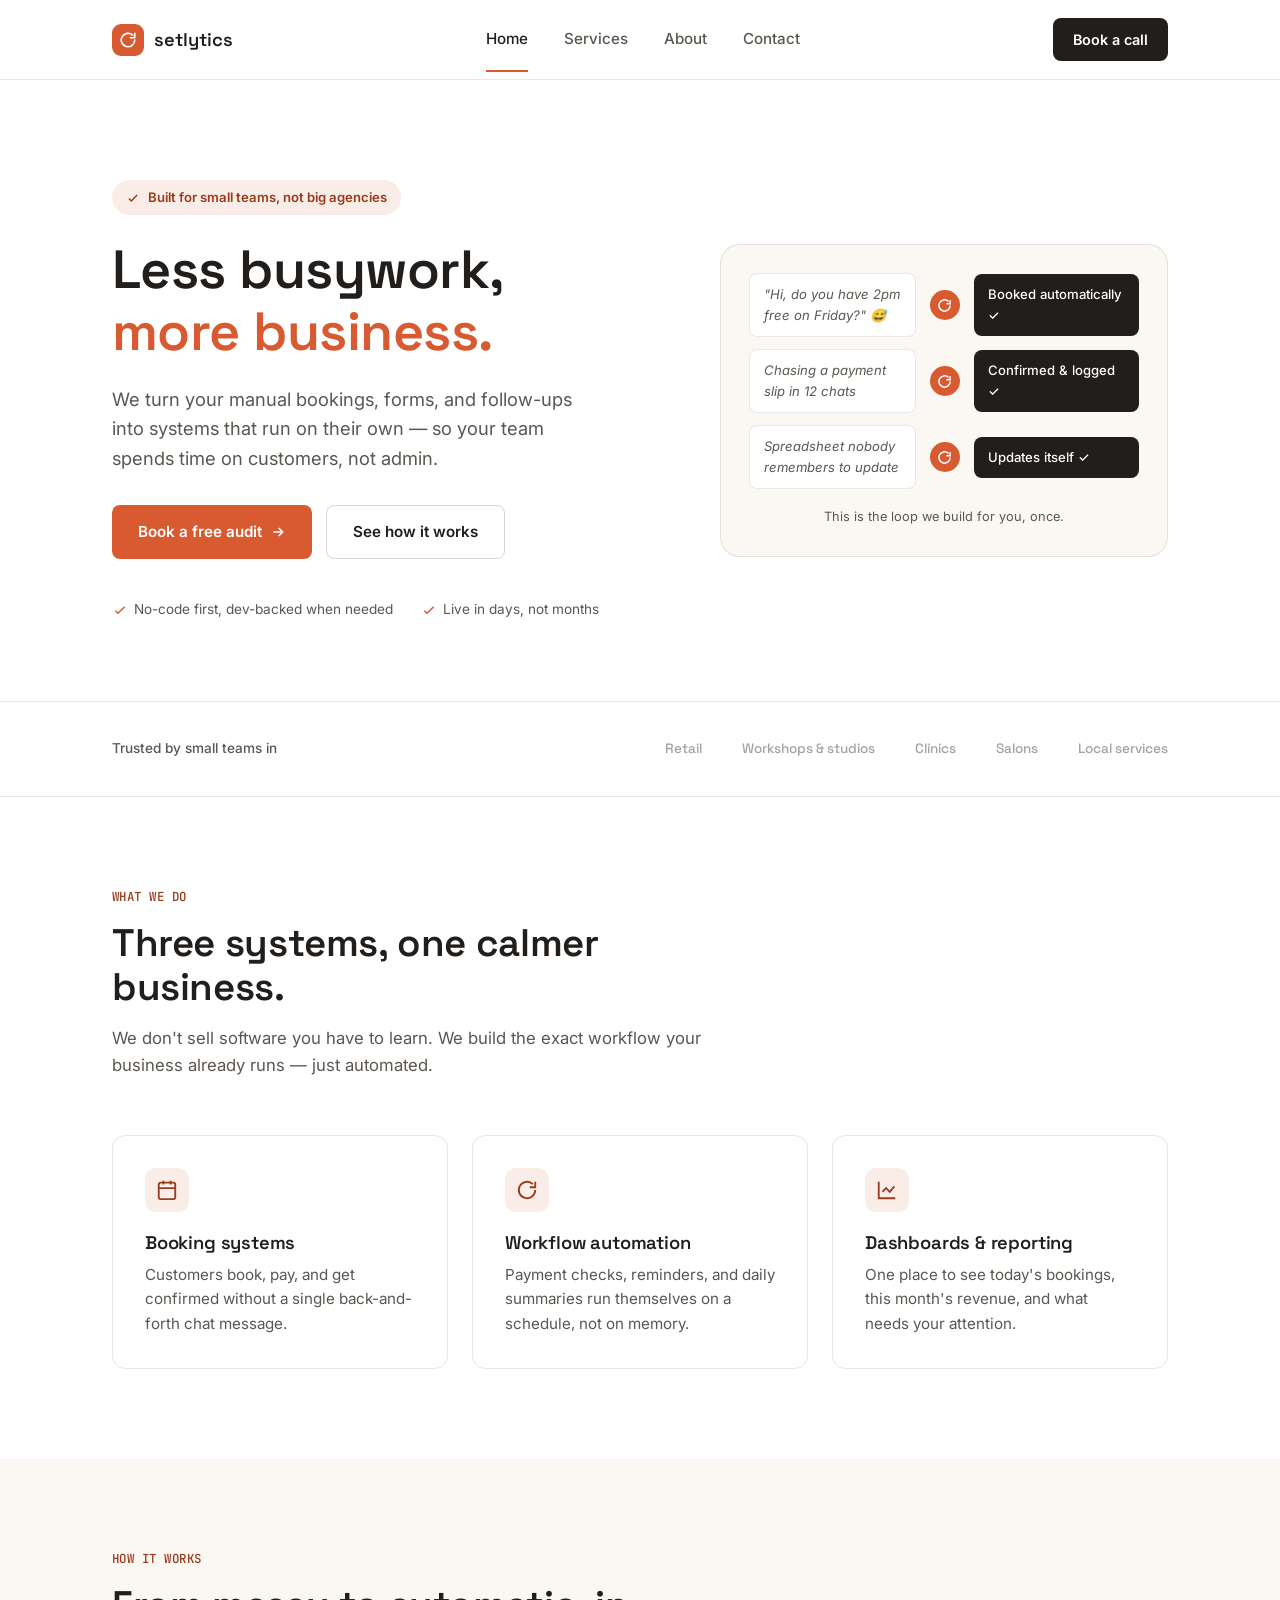
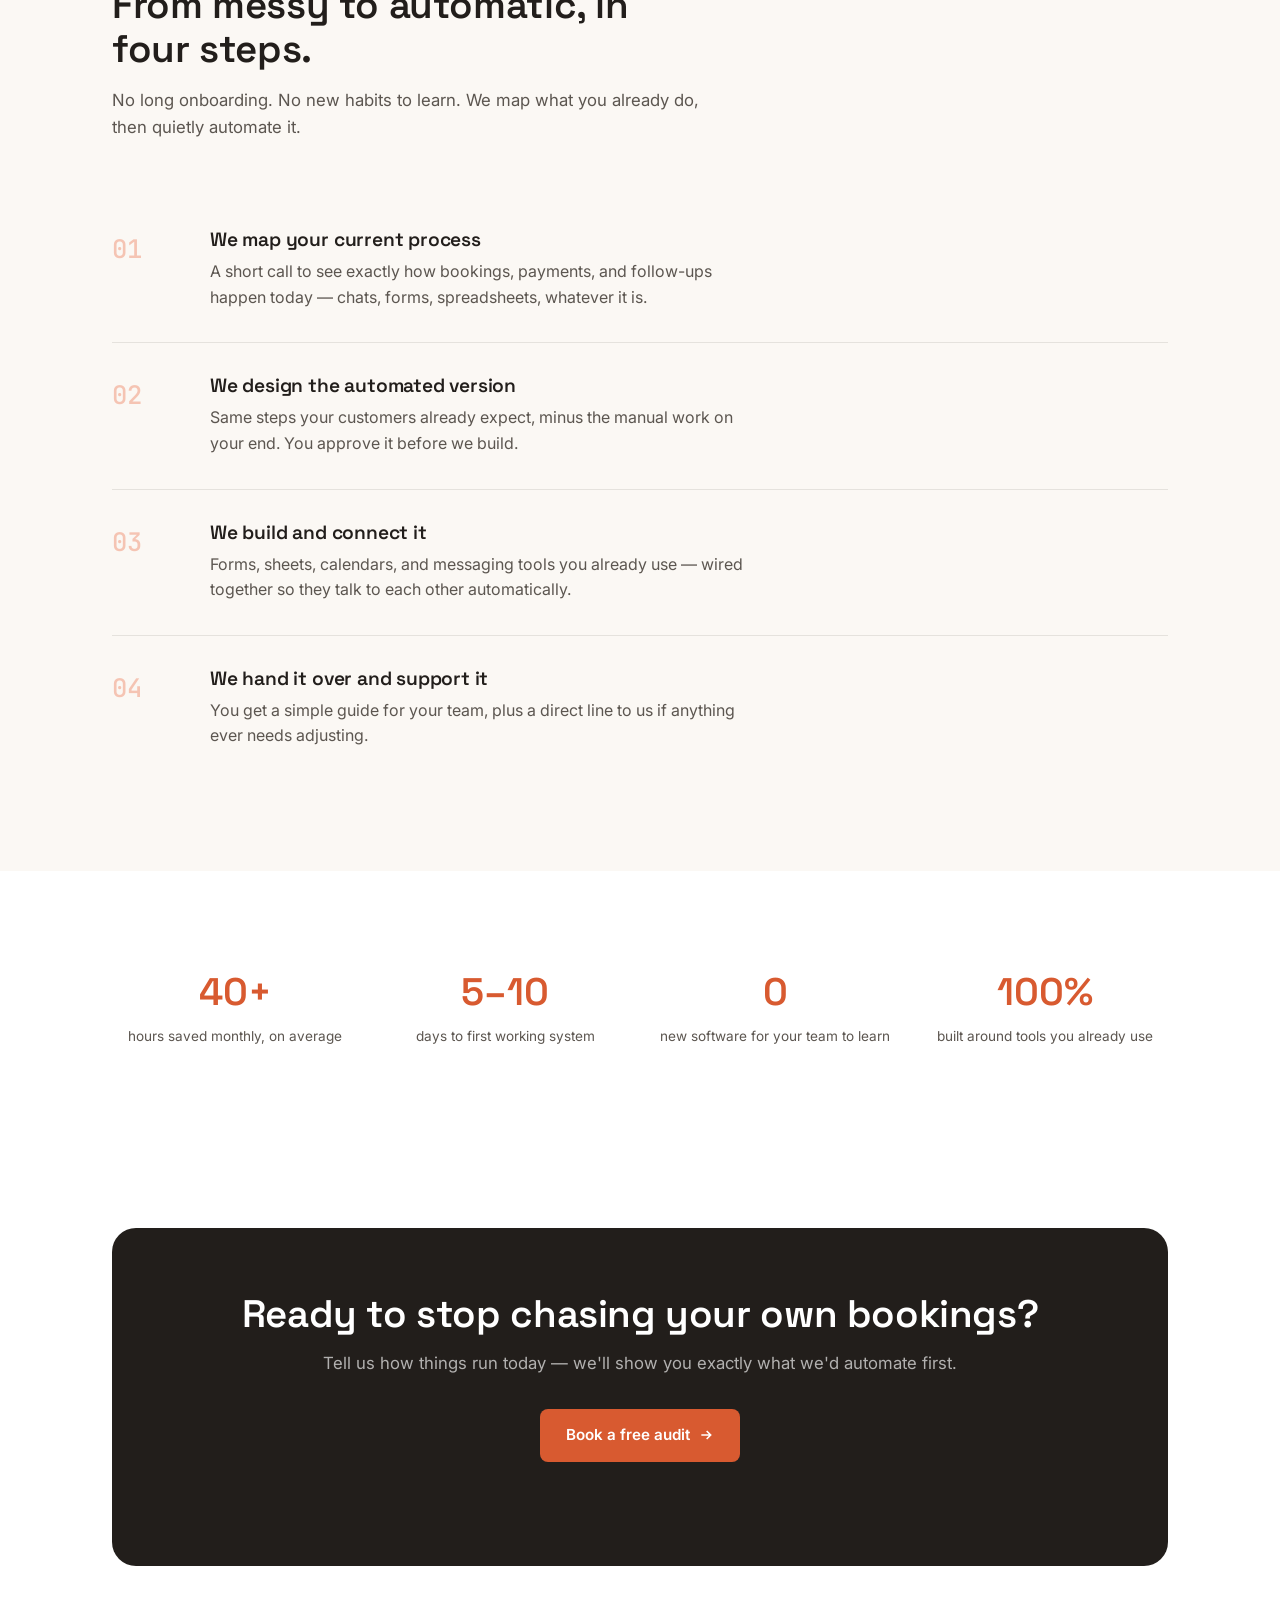
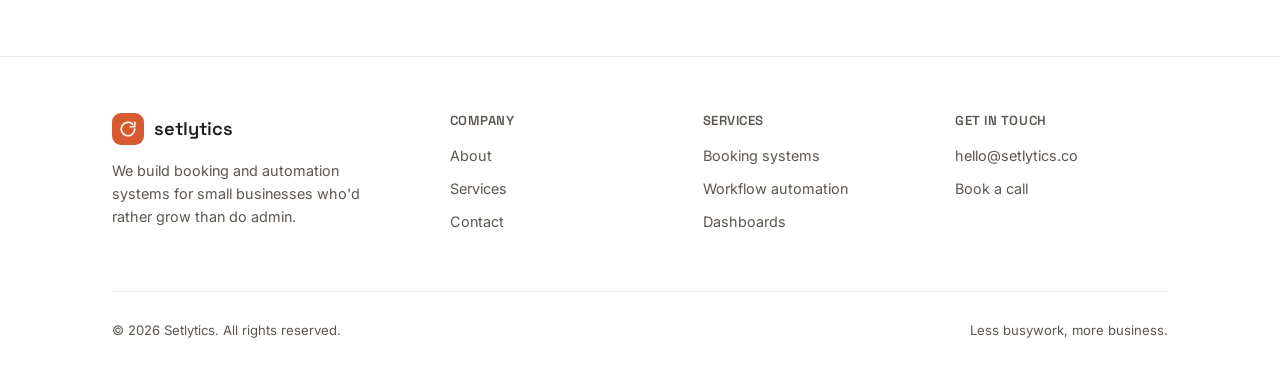
==== index.html @ 2e38f73c "Initial commit: Setlytics static site Co-Authored-By: Claude Sonnet 4.6 <noreply@anthropic.com>" ====
<!DOCTYPE html>
<html lang="en">
<head>
<meta charset="UTF-8">
<meta name="viewport" content="width=device-width, initial-scale=1.0">
<title>Setlytics — Less busywork, more business</title>
<link rel="stylesheet" href="styles.css">
</head>
<body>

<nav>
  <div class="nav-inner">
    <a href="index.html" class="brand">
      <span class="brand-mark">
        <svg viewBox="0 0 24 24" fill="none" stroke="white" stroke-width="2.2" stroke-linecap="round" stroke-linejoin="round"><path d="M21 12a9 9 0 1 1-2.64-6.36"/><path d="M21 3v6h-6"/></svg>
      </span>
      setlytics
    </a>
    <div class="nav-links">
      <a href="index.html" class="active">Home</a>
      <a href="services.html">Services</a>
      <a href="about.html">About</a>
      <a href="contact.html">Contact</a>
    </div>
    <a href="contact.html" class="nav-cta">Book a call</a>
  </div>
</nav>

<section class="hero">
  <div class="wrap">
    <div>
      <span class="eyebrow">
        <svg width="14" height="14" viewBox="0 0 24 24" fill="none" stroke="currentColor" stroke-width="2.5"><path d="M5 13l4 4L19 7"/></svg>
        Built for small teams, not big agencies
      </span>
      <h1>Less busywork,<br><span class="accent">more business.</span></h1>
      <p class="lead">We turn your manual bookings, forms, and follow-ups into systems that run on their own — so your team spends time on customers, not admin.</p>
      <div class="hero-actions">
        <a href="contact.html" class="btn btn-primary">
          Book a free audit
          <svg width="16" height="16" viewBox="0 0 24 24" fill="none" stroke="white" stroke-width="2.4"><path d="M5 12h14M13 6l6 6-6 6"/></svg>
        </a>
        <a href="services.html" class="btn btn-ghost">See how it works</a>
      </div>
      <div class="hero-trust">
        <div>
          <svg viewBox="0 0 24 24" fill="none" stroke-width="2.2"><path d="M5 13l4 4L19 7"/></svg>
          No-code first, dev-backed when needed
        </div>
        <div>
          <svg viewBox="0 0 24 24" fill="none" stroke-width="2.2"><path d="M5 13l4 4L19 7"/></svg>
          Live in days, not months
        </div>
      </div>
    </div>

    <div class="transform-strip">
      <div class="row">
        <div class="bubble-before">"Hi, do you have 2pm free on Friday?" 😅</div>
        <div class="loop-divider">
          <svg viewBox="0 0 24 24" fill="none" stroke="white" stroke-width="2.4"><path d="M21 12a9 9 0 1 1-2.64-6.36"/><path d="M21 3v6h-6"/></svg>
        </div>
        <div class="bubble-after">Booked automatically ✓</div>
      </div>
      <div class="row">
        <div class="bubble-before">Chasing a payment slip in 12 chats</div>
        <div class="loop-divider">
          <svg viewBox="0 0 24 24" fill="none" stroke="white" stroke-width="2.4"><path d="M21 12a9 9 0 1 1-2.64-6.36"/><path d="M21 3v6h-6"/></svg>
        </div>
        <div class="bubble-after">Confirmed &amp; logged ✓</div>
      </div>
      <div class="row">
        <div class="bubble-before">Spreadsheet nobody remembers to update</div>
        <div class="loop-divider">
          <svg viewBox="0 0 24 24" fill="none" stroke="white" stroke-width="2.4"><path d="M21 12a9 9 0 1 1-2.64-6.36"/><path d="M21 3v6h-6"/></svg>
        </div>
        <div class="bubble-after">Updates itself ✓</div>
      </div>
      <p class="transform-caption">This is the loop we build for you, once.</p>
    </div>
  </div>
</section>

<div class="logo-strip">
  <div class="wrap">
    <span>Trusted by small teams in</span>
    <div class="logos">
      <span>Retail</span>
      <span>Workshops &amp; studios</span>
      <span>Clinics</span>
      <span>Salons</span>
      <span>Local services</span>
    </div>
  </div>
</div>

<section>
  <div class="wrap">
    <div class="section-head">
      <span class="mono">What we do</span>
      <h2>Three systems, one calmer business.</h2>
      <p>We don't sell software you have to learn. We build the exact workflow your business already runs — just automated.</p>
    </div>
    <div class="grid-3">
      <div class="card">
        <div class="card-icon">
          <svg viewBox="0 0 24 24" fill="none" stroke-width="2"><rect x="3" y="4" width="18" height="18" rx="2"/><path d="M16 2v4M8 2v4M3 10h18"/></svg>
        </div>
        <h3>Booking systems</h3>
        <p>Customers book, pay, and get confirmed without a single back-and-forth chat message.</p>
      </div>
      <div class="card">
        <div class="card-icon">
          <svg viewBox="0 0 24 24" fill="none" stroke-width="2"><path d="M21 12a9 9 0 1 1-2.64-6.36"/><path d="M21 3v6h-6"/></svg>
        </div>
        <h3>Workflow automation</h3>
        <p>Payment checks, reminders, and daily summaries run themselves on a schedule, not on memory.</p>
      </div>
      <div class="card">
        <div class="card-icon">
          <svg viewBox="0 0 24 24" fill="none" stroke-width="2"><path d="M3 3v18h18"/><path d="M7 14l4-4 4 4 5-6"/></svg>
        </div>
        <h3>Dashboards &amp; reporting</h3>
        <p>One place to see today's bookings, this month's revenue, and what needs your attention.</p>
      </div>
    </div>
  </div>
</section>

<section class="bg-warm">
  <div class="wrap">
    <div class="section-head">
      <span class="mono">How it works</span>
      <h2>From messy to automatic, in four steps.</h2>
      <p>No long onboarding. No new habits to learn. We map what you already do, then quietly automate it.</p>
    </div>
    <div class="process-list">
      <div class="process-item">
        <span class="process-num">01</span>
        <div>
          <h3>We map your current process</h3>
          <p>A short call to see exactly how bookings, payments, and follow-ups happen today — chats, forms, spreadsheets, whatever it is.</p>
        </div>
      </div>
      <div class="process-item">
        <span class="process-num">02</span>
        <div>
          <h3>We design the automated version</h3>
          <p>Same steps your customers already expect, minus the manual work on your end. You approve it before we build.</p>
        </div>
      </div>
      <div class="process-item">
        <span class="process-num">03</span>
        <div>
          <h3>We build and connect it</h3>
          <p>Forms, sheets, calendars, and messaging tools you already use — wired together so they talk to each other automatically.</p>
        </div>
      </div>
      <div class="process-item">
        <span class="process-num">04</span>
        <div>
          <h3>We hand it over and support it</h3>
          <p>You get a simple guide for your team, plus a direct line to us if anything ever needs adjusting.</p>
        </div>
      </div>
    </div>
  </div>
</section>

<section>
  <div class="wrap">
    <div class="stats">
      <div class="stat">
        <div class="num">40+</div>
        <div class="label">hours saved monthly, on average</div>
      </div>
      <div class="stat">
        <div class="num">5–10</div>
        <div class="label">days to first working system</div>
      </div>
      <div class="stat">
        <div class="num">0</div>
        <div class="label">new software for your team to learn</div>
      </div>
      <div class="stat">
        <div class="num">100%</div>
        <div class="label">built around tools you already use</div>
      </div>
    </div>
  </div>
</section>

<section>
  <div class="wrap">
    <div class="cta-band">
      <h2>Ready to stop chasing your own bookings?</h2>
      <p>Tell us how things run today — we'll show you exactly what we'd automate first.</p>
      <div class="hero-actions">
        <a href="contact.html" class="btn btn-primary" style="background: var(--coral);">
          Book a free audit
          <svg width="16" height="16" viewBox="0 0 24 24" fill="none" stroke="white" stroke-width="2.4"><path d="M5 12h14M13 6l6 6-6 6"/></svg>
        </a>
      </div>
    </div>
  </div>
</section>

<footer>
  <div class="wrap">
    <div class="footer-top">
      <div class="footer-brand">
        <a href="index.html" class="brand">
          <span class="brand-mark">
            <svg viewBox="0 0 24 24" fill="none" stroke="white" stroke-width="2.2" stroke-linecap="round" stroke-linejoin="round"><path d="M21 12a9 9 0 1 1-2.64-6.36"/><path d="M21 3v6h-6"/></svg>
          </span>
          setlytics
        </a>
        <p>We build booking and automation systems for small businesses who'd rather grow than do admin.</p>
      </div>
      <div class="footer-col">
        <h4>Company</h4>
        <a href="about.html">About</a>
        <a href="services.html">Services</a>
        <a href="contact.html">Contact</a>
      </div>
      <div class="footer-col">
        <h4>Services</h4>
        <a href="services.html">Booking systems</a>
        <a href="services.html">Workflow automation</a>
        <a href="services.html">Dashboards</a>
      </div>
      <div class="footer-col">
        <h4>Get in touch</h4>
        <a href="mailto:hello@setlytics.co">hello@setlytics.co</a>
        <a href="contact.html">Book a call</a>
      </div>
    </div>
    <div class="footer-bottom">
      <span>© 2026 Setlytics. All rights reserved.</span>
      <span>Less busywork, more business.</span>
    </div>
  </div>
</footer>

</body>
</html>
---- styles.css ----
@import url('https://fonts.googleapis.com/css2?family=Space+Grotesk:wght@500;600;700&family=Inter:wght@400;500;600&family=JetBrains+Mono:wght@500&display=swap');

:root {
  --coral: #D85A30;
  --coral-dark: #993C1D;
  --coral-tint: #FAECE7;
  --coral-tint-2: #F5C4B3;
  --ink: #221E1B;
  --ink-soft: #5C5650;
  --paper: #FFFFFF;
  --paper-warm: #FBF8F4;
  --line: rgba(34, 30, 27, 0.1);
  --line-strong: rgba(34, 30, 27, 0.18);
  --radius: 14px;
  --radius-sm: 8px;
  --maxw: 1120px;
}

* { margin: 0; padding: 0; box-sizing: border-box; }

html { scroll-behavior: smooth; }

body {
  font-family: 'Inter', sans-serif;
  background: var(--paper);
  color: var(--ink);
  line-height: 1.6;
  font-size: 16px;
  -webkit-font-smoothing: antialiased;
}

h1, h2, h3, h4 {
  font-family: 'Space Grotesk', sans-serif;
  font-weight: 600;
  letter-spacing: -0.01em;
  line-height: 1.15;
  color: var(--ink);
}

a { color: inherit; text-decoration: none; }

.mono {
  font-family: 'JetBrains Mono', monospace;
  font-size: 0.78rem;
  letter-spacing: 0.04em;
  text-transform: uppercase;
  color: var(--coral-dark);
  font-weight: 500;
}

.wrap {
  max-width: var(--maxw);
  margin: 0 auto;
  padding: 0 32px;
}

/* ---------- NAV ---------- */
nav {
  position: sticky;
  top: 0;
  z-index: 50;
  background: rgba(255,255,255,0.92);
  backdrop-filter: blur(8px);
  border-bottom: 1px solid var(--line);
}

.nav-inner {
  max-width: var(--maxw);
  margin: 0 auto;
  padding: 18px 32px;
  display: flex;
  align-items: center;
  justify-content: space-between;
}

.brand {
  display: flex;
  align-items: center;
  gap: 10px;
  font-family: 'Space Grotesk', sans-serif;
  font-weight: 600;
  font-size: 1.15rem;
}

.brand-mark {
  width: 32px;
  height: 32px;
  border-radius: 9px;
  background: var(--coral);
  display: flex;
  align-items: center;
  justify-content: center;
  flex-shrink: 0;
}

.brand-mark svg { width: 18px; height: 18px; }

.nav-links {
  display: flex;
  gap: 36px;
  font-size: 0.95rem;
  font-weight: 500;
}

.nav-links a {
  color: var(--ink-soft);
  transition: color 0.15s ease;
  position: relative;
}

.nav-links a:hover, .nav-links a.active { color: var(--ink); }

.nav-links a.active::after {
  content: '';
  position: absolute;
  bottom: -20px;
  left: 0;
  right: 0;
  height: 2px;
  background: var(--coral);
}

.nav-cta {
  background: var(--ink);
  color: white;
  padding: 10px 20px;
  border-radius: var(--radius-sm);
  font-size: 0.9rem;
  font-weight: 600;
  transition: background 0.15s ease;
}

.nav-cta:hover { background: var(--coral); }

.mobile-toggle { display: none; }

/* ---------- BUTTONS ---------- */
.btn {
  display: inline-flex;
  align-items: center;
  gap: 8px;
  padding: 14px 26px;
  border-radius: var(--radius-sm);
  font-weight: 600;
  font-size: 0.95rem;
  transition: transform 0.15s ease, background 0.15s ease, box-shadow 0.15s ease;
  cursor: pointer;
  border: none;
}

.btn-primary {
  background: var(--coral);
  color: white;
}

.btn-primary:hover {
  background: var(--coral-dark);
  transform: translateY(-1px);
}

.btn-ghost {
  background: transparent;
  color: var(--ink);
  border: 1.5px solid var(--line-strong);
}

.btn-ghost:hover {
  border-color: var(--ink);
  transform: translateY(-1px);
}

/* ---------- HERO ---------- */
.hero {
  padding: 100px 0 80px;
  position: relative;
  overflow: hidden;
}

.hero .wrap {
  display: grid;
  grid-template-columns: 1.1fr 0.9fr;
  gap: 60px;
  align-items: center;
}

.eyebrow {
  display: inline-flex;
  align-items: center;
  gap: 8px;
  background: var(--coral-tint);
  color: var(--coral-dark);
  padding: 7px 14px;
  border-radius: 99px;
  font-size: 0.82rem;
  font-weight: 600;
  margin-bottom: 24px;
}

.hero h1 {
  font-size: clamp(2.4rem, 4.2vw, 3.6rem);
  margin-bottom: 22px;
}

.hero h1 .accent { color: var(--coral); }

.hero p.lead {
  font-size: 1.15rem;
  color: var(--ink-soft);
  max-width: 480px;
  margin-bottom: 32px;
}

.hero-actions {
  display: flex;
  gap: 14px;
  margin-bottom: 40px;
}

.hero-trust {
  display: flex;
  gap: 28px;
  font-size: 0.85rem;
  color: var(--ink-soft);
}

.hero-trust div { display: flex; align-items: center; gap: 6px; }
.hero-trust svg { width: 16px; height: 16px; stroke: var(--coral); }

/* ---------- TRANSFORM STRIP (signature element) ---------- */
.transform-strip {
  position: relative;
  background: var(--paper-warm);
  border: 1px solid var(--line);
  border-radius: 20px;
  padding: 28px;
}

.transform-strip .row {
  display: flex;
  align-items: center;
  gap: 14px;
  margin-bottom: 12px;
}

.transform-strip .row:last-child { margin-bottom: 0; }

.bubble-before {
  flex: 1;
  background: white;
  border: 1px solid var(--line);
  border-radius: var(--radius-sm);
  padding: 10px 14px;
  font-size: 0.82rem;
  color: var(--ink-soft);
  font-style: italic;
}

.loop-divider {
  flex-shrink: 0;
  width: 30px;
  height: 30px;
  border-radius: 50%;
  background: var(--coral);
  display: flex;
  align-items: center;
  justify-content: center;
}

.loop-divider svg {
  width: 15px;
  height: 15px;
  stroke: white;
  animation: spin 6s linear infinite;
}

@keyframes spin {
  to { transform: rotate(360deg); }
}

.bubble-after {
  flex: 1;
  background: var(--ink);
  color: white;
  border-radius: var(--radius-sm);
  padding: 10px 14px;
  font-size: 0.82rem;
  font-weight: 500;
}

.transform-caption {
  text-align: center;
  margin-top: 18px;
  font-size: 0.8rem;
  color: var(--ink-soft);
}

/* ---------- LOGO STRIP ---------- */
.logo-strip {
  padding: 36px 0;
  border-top: 1px solid var(--line);
  border-bottom: 1px solid var(--line);
}

.logo-strip .wrap {
  display: flex;
  align-items: center;
  justify-content: space-between;
  flex-wrap: wrap;
  gap: 24px;
}

.logo-strip span {
  font-size: 0.85rem;
  color: var(--ink-soft);
  font-weight: 500;
}

.logo-strip .logos {
  display: flex;
  gap: 40px;
  font-family: 'Space Grotesk', sans-serif;
  font-weight: 600;
  color: var(--ink-soft);
  opacity: 0.55;
  flex-wrap: wrap;
}

/* ---------- SECTION GENERAL ---------- */
section { padding: 90px 0; }

.section-head {
  max-width: 600px;
  margin-bottom: 56px;
}

.section-head .mono { display: block; margin-bottom: 14px; }

.section-head h2 {
  font-size: clamp(1.8rem, 3vw, 2.4rem);
  margin-bottom: 16px;
}

.section-head p {
  color: var(--ink-soft);
  font-size: 1.05rem;
}

.bg-warm { background: var(--paper-warm); }

/* ---------- CARDS GRID ---------- */
.grid-3 {
  display: grid;
  grid-template-columns: repeat(3, 1fr);
  gap: 24px;
}

.grid-2 {
  display: grid;
  grid-template-columns: repeat(2, 1fr);
  gap: 24px;
}

.card {
  background: white;
  border: 1px solid var(--line);
  border-radius: var(--radius);
  padding: 32px;
  transition: transform 0.18s ease, box-shadow 0.18s ease, border-color 0.18s ease;
}

.card:hover {
  transform: translateY(-3px);
  border-color: var(--line-strong);
  box-shadow: 0 12px 28px rgba(34,30,27,0.06);
}

.card-icon {
  width: 44px;
  height: 44px;
  border-radius: 11px;
  background: var(--coral-tint);
  display: flex;
  align-items: center;
  justify-content: center;
  margin-bottom: 20px;
}

.card-icon svg { width: 22px; height: 22px; stroke: var(--coral-dark); }

.card h3 { font-size: 1.15rem; margin-bottom: 10px; }
.card p { color: var(--ink-soft); font-size: 0.95rem; }

/* ---------- PROCESS ---------- */
.process-list {
  display: flex;
  flex-direction: column;
  gap: 0;
}

.process-item {
  display: grid;
  grid-template-columns: 70px 1fr;
  gap: 28px;
  padding: 32px 0;
  border-bottom: 1px solid var(--line);
}

.process-item:last-child { border-bottom: none; }

.process-num {
  font-family: 'JetBrains Mono', monospace;
  font-size: 1.6rem;
  font-weight: 500;
  color: var(--coral-tint-2);
}

.process-item h3 { font-size: 1.2rem; margin-bottom: 8px; }
.process-item p { color: var(--ink-soft); max-width: 540px; }

/* ---------- STATS ---------- */
.stats {
  display: grid;
  grid-template-columns: repeat(4, 1fr);
  gap: 24px;
  text-align: center;
}

.stat .num {
  font-family: 'Space Grotesk', sans-serif;
  font-size: 2.4rem;
  font-weight: 600;
  color: var(--coral);
}

.stat .label {
  font-size: 0.85rem;
  color: var(--ink-soft);
  margin-top: 4px;
}

/* ---------- CTA BAND ---------- */
.cta-band {
  background: var(--ink);
  border-radius: 24px;
  padding: 64px;
  text-align: center;
  color: white;
}

.cta-band h2 { color: white; font-size: clamp(1.8rem, 3vw, 2.4rem); margin-bottom: 14px; }
.cta-band p { color: rgba(255,255,255,0.65); margin-bottom: 32px; font-size: 1.05rem; }
.cta-band .hero-actions { justify-content: center; }

/* ---------- FOOTER ---------- */
footer {
  border-top: 1px solid var(--line);
  padding: 56px 0 36px;
}

.footer-top {
  display: grid;
  grid-template-columns: 1.4fr 1fr 1fr 1fr;
  gap: 40px;
  margin-bottom: 48px;
}

.footer-brand p {
  color: var(--ink-soft);
  font-size: 0.9rem;
  margin-top: 14px;
  max-width: 260px;
}

.footer-col h4 {
  font-size: 0.82rem;
  text-transform: uppercase;
  letter-spacing: 0.04em;
  color: var(--ink-soft);
  font-weight: 600;
  margin-bottom: 16px;
}

.footer-col a {
  display: block;
  font-size: 0.9rem;
  color: var(--ink-soft);
  margin-bottom: 10px;
  transition: color 0.15s ease;
}

.footer-col a:hover { color: var(--coral); }

.footer-bottom {
  display: flex;
  justify-content: space-between;
  align-items: center;
  padding-top: 28px;
  border-top: 1px solid var(--line);
  font-size: 0.82rem;
  color: var(--ink-soft);
}

/* ---------- PAGE HEADER (for non-home pages) ---------- */
.page-header {
  padding: 64px 0 56px;
  border-bottom: 1px solid var(--line);
}

.page-header .mono { display: block; margin-bottom: 16px; }
.page-header h1 { font-size: clamp(2rem, 3.6vw, 2.8rem); margin-bottom: 16px; }
.page-header p { color: var(--ink-soft); font-size: 1.05rem; max-width: 600px; }

/* ---------- ABOUT PAGE SPECIFIC ---------- */
.value-list {
  display: grid;
  grid-template-columns: repeat(2, 1fr);
  gap: 28px;
}

.value-item {
  display: flex;
  gap: 16px;
}

.value-num {
  font-family: 'JetBrains Mono', monospace;
  color: var(--coral);
  font-weight: 500;
  font-size: 0.95rem;
  flex-shrink: 0;
  padding-top: 2px;
}

.value-item h3 { font-size: 1.05rem; margin-bottom: 6px; }
.value-item p { color: var(--ink-soft); font-size: 0.92rem; }

.team-grid {
  display: grid;
  grid-template-columns: repeat(3, 1fr);
  gap: 24px;
}

.team-card {
  background: white;
  border: 1px solid var(--line);
  border-radius: var(--radius);
  padding: 28px;
  text-align: center;
}

.team-avatar {
  width: 64px;
  height: 64px;
  border-radius: 50%;
  background: var(--coral-tint);
  color: var(--coral-dark);
  display: flex;
  align-items: center;
  justify-content: center;
  font-family: 'Space Grotesk', sans-serif;
  font-weight: 600;
  font-size: 1.2rem;
  margin: 0 auto 16px;
}

.team-card h3 { font-size: 1rem; margin-bottom: 4px; }
.team-card .role { font-size: 0.85rem; color: var(--coral-dark); font-weight: 500; margin-bottom: 10px; }
.team-card p.bio { font-size: 0.85rem; color: var(--ink-soft); }

/* ---------- CONTACT PAGE ---------- */
.contact-grid {
  display: grid;
  grid-template-columns: 1fr 1fr;
  gap: 56px;
}

.form-field { margin-bottom: 20px; }

.form-field label {
  display: block;
  font-size: 0.85rem;
  font-weight: 600;
  margin-bottom: 8px;
}

.form-field input, .form-field select, .form-field textarea {
  width: 100%;
  padding: 12px 16px;
  border: 1.5px solid var(--line-strong);
  border-radius: var(--radius-sm);
  font-family: 'Inter', sans-serif;
  font-size: 0.95rem;
  background: white;
  color: var(--ink);
  transition: border-color 0.15s ease;
}

.form-field input:focus, .form-field select:focus, .form-field textarea:focus {
  outline: none;
  border-color: var(--coral);
}

.form-field textarea { resize: vertical; min-height: 110px; }

.contact-info-item {
  display: flex;
  gap: 16px;
  padding: 22px 0;
  border-bottom: 1px solid var(--line);
}

.contact-info-item:last-child { border-bottom: none; }

.contact-icon {
  width: 40px;
  height: 40px;
  border-radius: 10px;
  background: var(--coral-tint);
  display: flex;
  align-items: center;
  justify-content: center;
  flex-shrink: 0;
}

.contact-icon svg { width: 19px; height: 19px; stroke: var(--coral-dark); }

.contact-info-item h4 { font-size: 0.95rem; margin-bottom: 4px; }
.contact-info-item p { font-size: 0.88rem; color: var(--ink-soft); }

.faq-item {
  border-bottom: 1px solid var(--line);
  padding: 22px 0;
}

.faq-item h4 { font-size: 1rem; margin-bottom: 8px; }
.faq-item p { color: var(--ink-soft); font-size: 0.92rem; }

/* ---------- SERVICES PAGE ---------- */
.service-block {
  display: grid;
  grid-template-columns: 0.9fr 1.1fr;
  gap: 56px;
  padding: 64px 0;
  border-bottom: 1px solid var(--line);
  align-items: start;
}

.service-block:last-child { border-bottom: none; }

.service-block .mono { display: block; margin-bottom: 14px; }
.service-block h2 { font-size: 1.7rem; margin-bottom: 16px; }
.service-block .desc { color: var(--ink-soft); margin-bottom: 24px; }

.feature-list { display: flex; flex-direction: column; gap: 12px; }

.feature-list li {
  display: flex;
  gap: 10px;
  font-size: 0.92rem;
  align-items: flex-start;
}

.feature-list svg {
  width: 16px;
  height: 16px;
  stroke: var(--coral);
  flex-shrink: 0;
  margin-top: 3px;
}

.mini-visual {
  background: var(--paper-warm);
  border: 1px solid var(--line);
  border-radius: var(--radius);
  padding: 28px;
}

.mini-visual .tag {
  display: inline-block;
  font-size: 0.75rem;
  font-weight: 600;
  padding: 4px 10px;
  border-radius: 6px;
  margin-bottom: 14px;
}

.tag-yellow { background: #FFF3D6; color: #8A5A00; }
.tag-green { background: #E2F4E8; color: #1F7A45; }
.tag-gray { background: #ECEAE6; color: var(--ink-soft); }

.mini-row {
  display: flex;
  justify-content: space-between;
  align-items: center;
  padding: 10px 0;
  border-bottom: 1px solid var(--line);
  font-size: 0.85rem;
}

.mini-row:last-child { border-bottom: none; }

.pricing-note {
  background: var(--coral-tint);
  border-radius: var(--radius);
  padding: 28px;
  margin-top: 16px;
}

.pricing-note h3 { font-size: 1.05rem; margin-bottom: 8px; color: var(--coral-dark); }
.pricing-note p { font-size: 0.9rem; color: var(--ink); }

/* ---------- RESPONSIVE ---------- */
@media (max-width: 860px) {
  .nav-links { display: none; }
  .hero .wrap { grid-template-columns: 1fr; }
  .hero { padding: 64px 0 48px; }
  .grid-3 { grid-template-columns: 1fr; }
  .grid-2 { grid-template-columns: 1fr; }
  .stats { grid-template-columns: repeat(2, 1fr); gap: 32px; }
  .footer-top { grid-template-columns: 1fr 1fr; gap: 32px; }
  .value-list { grid-template-columns: 1fr; }
  .team-grid { grid-template-columns: 1fr; }
  .contact-grid { grid-template-columns: 1fr; }
  .service-block { grid-template-columns: 1fr; gap: 28px; }
  .cta-band { padding: 40px 24px; }
  .wrap { padding: 0 20px; }
}
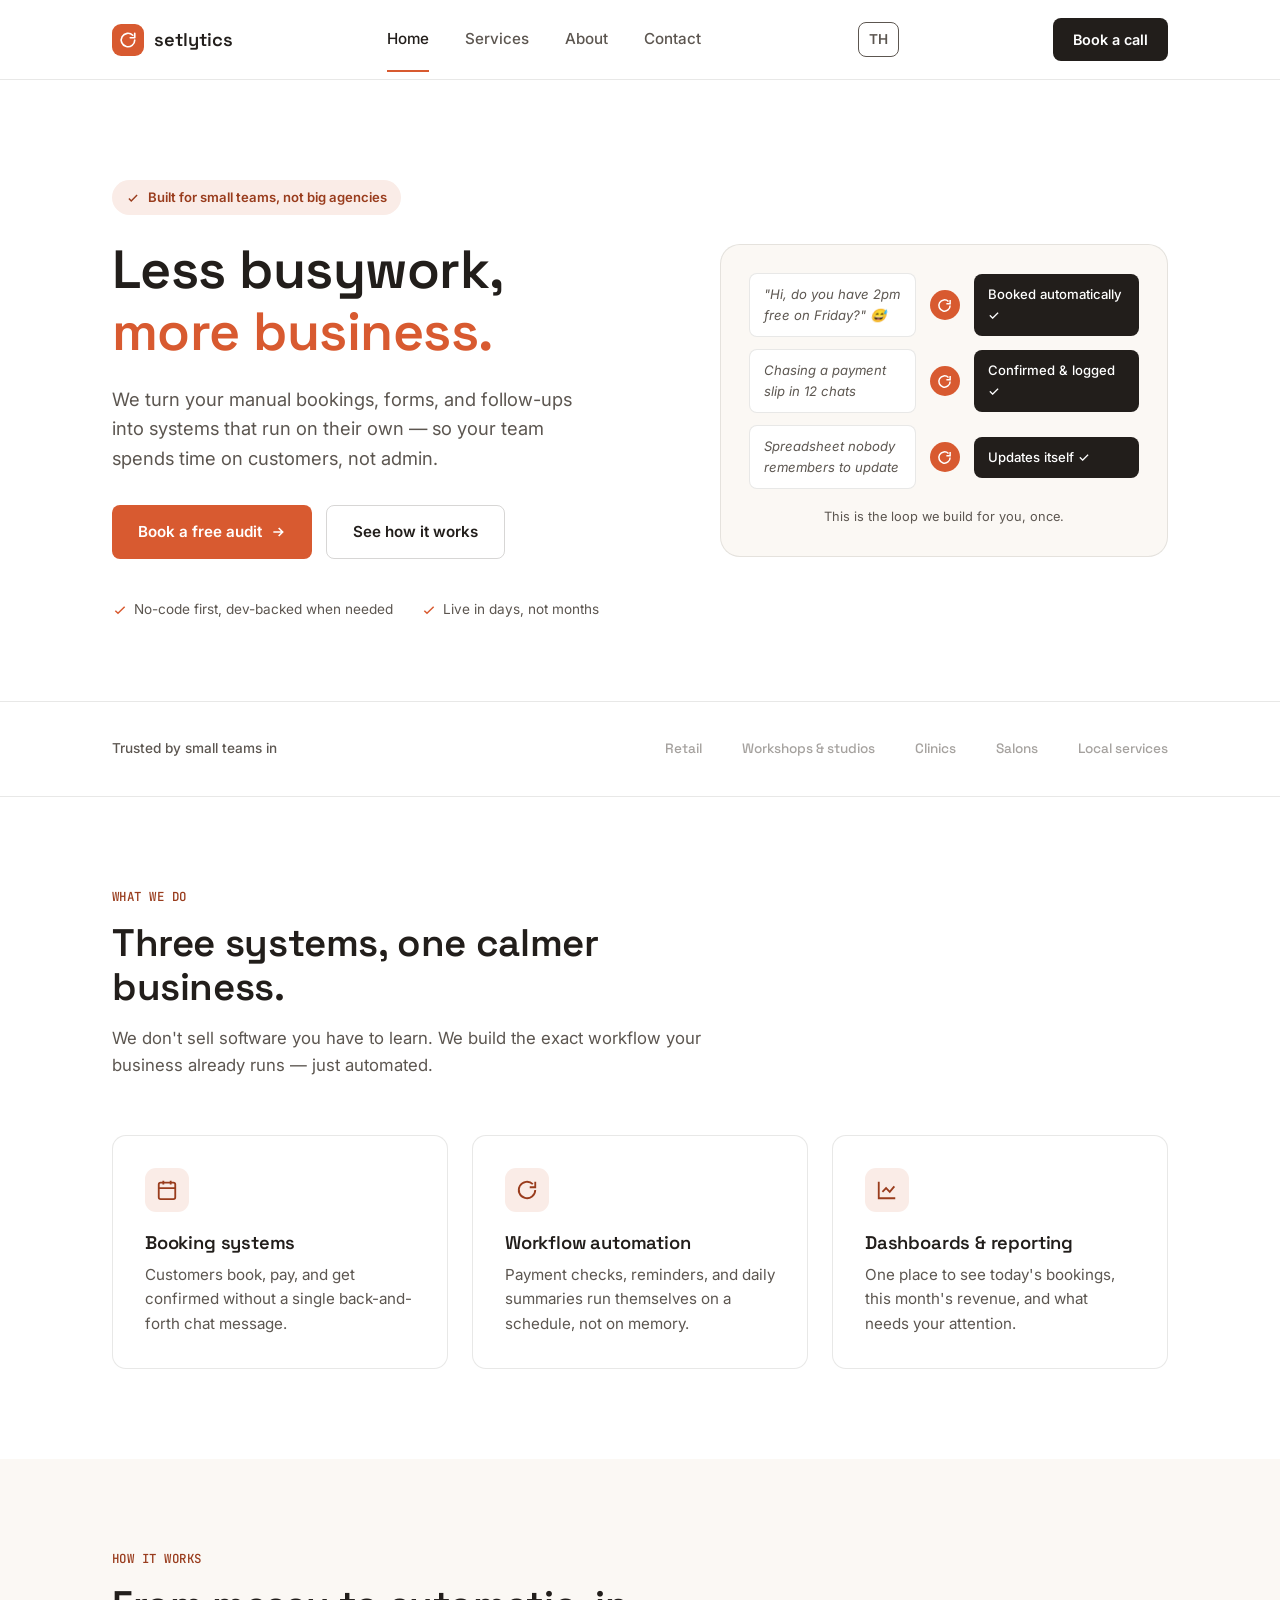
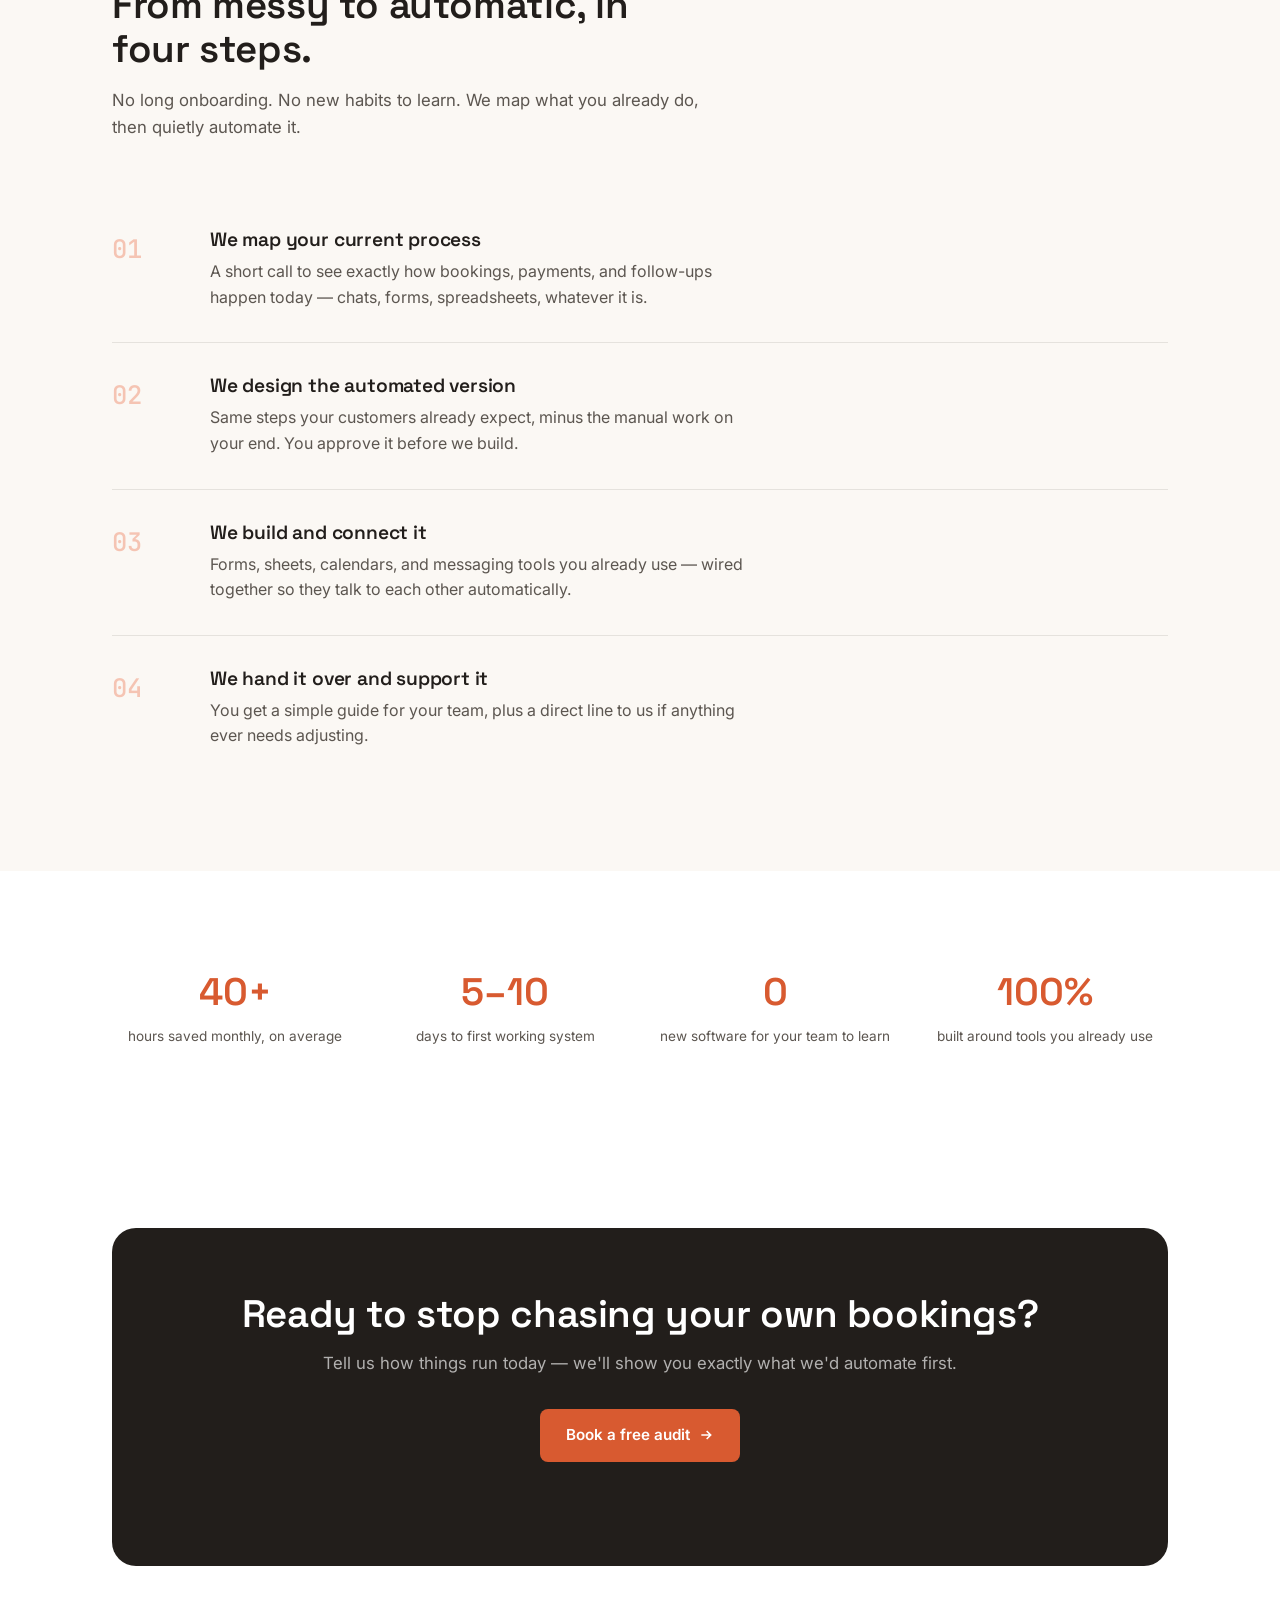
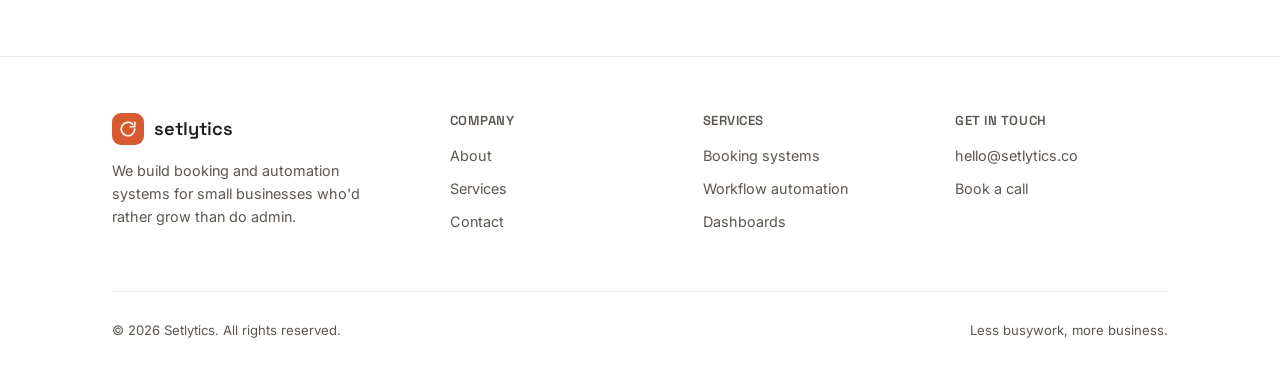
==== commit 03d0fd82: "Add Thai-language version of the site Translates all 4 pages into Thai under th/, with a language sw" ====
--- a/index.html
+++ b/index.html
@@ -22,6 +22,7 @@
       <a href="about.html">About</a>
       <a href="contact.html">Contact</a>
     </div>
+    <a href="th/index.html" class="lang-switch">TH</a>
     <a href="contact.html" class="nav-cta">Book a call</a>
   </div>
 </nav>
--- a/styles.css
+++ b/styles.css
@@ -131,6 +131,18 @@
 }
 
 .nav-cta:hover { background: var(--coral); }
+
+.lang-switch {
+  color: var(--ink-soft);
+  font-size: 0.85rem;
+  font-weight: 600;
+  margin-left: 4px;
+  padding: 6px 10px;
+  border: 1px solid var(--ink-soft);
+  border-radius: var(--radius-sm);
+}
+
+.lang-switch:hover { color: var(--ink); border-color: var(--ink); }
 
 .mobile-toggle { display: none; }
 
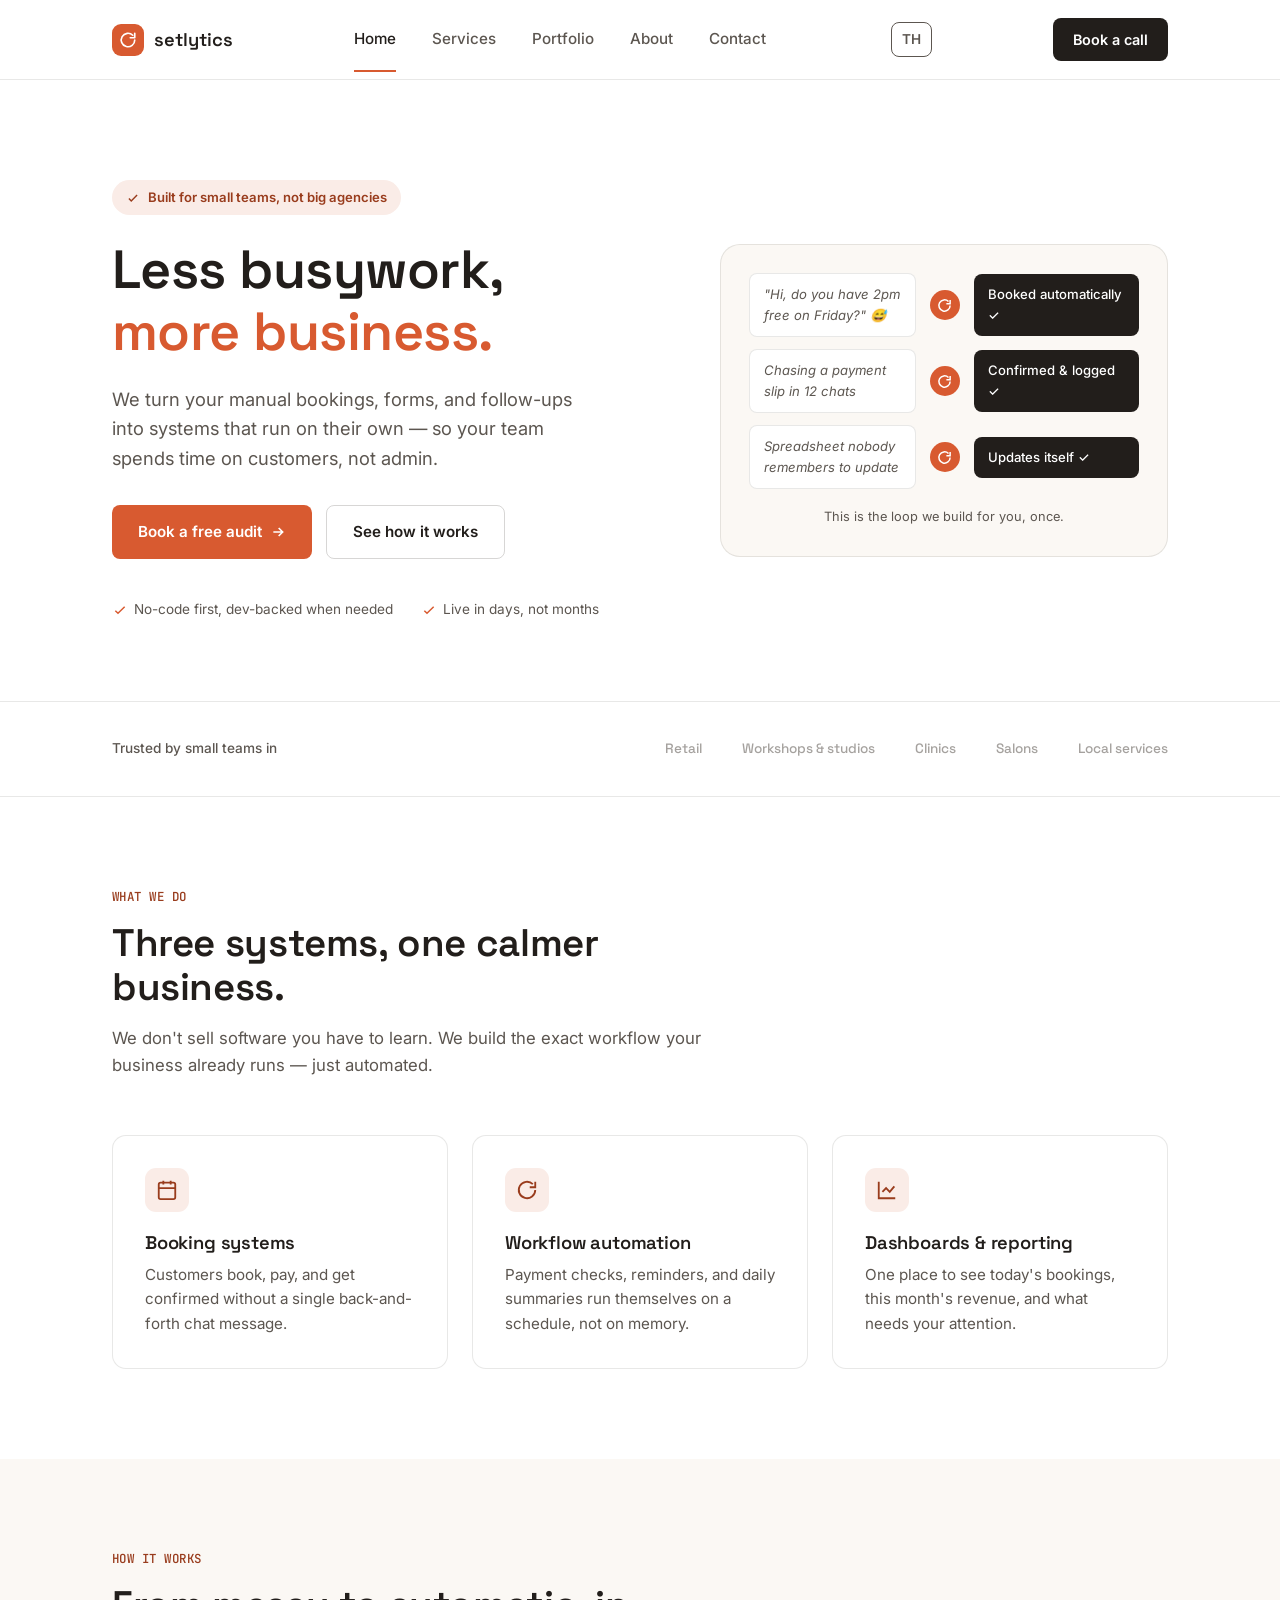
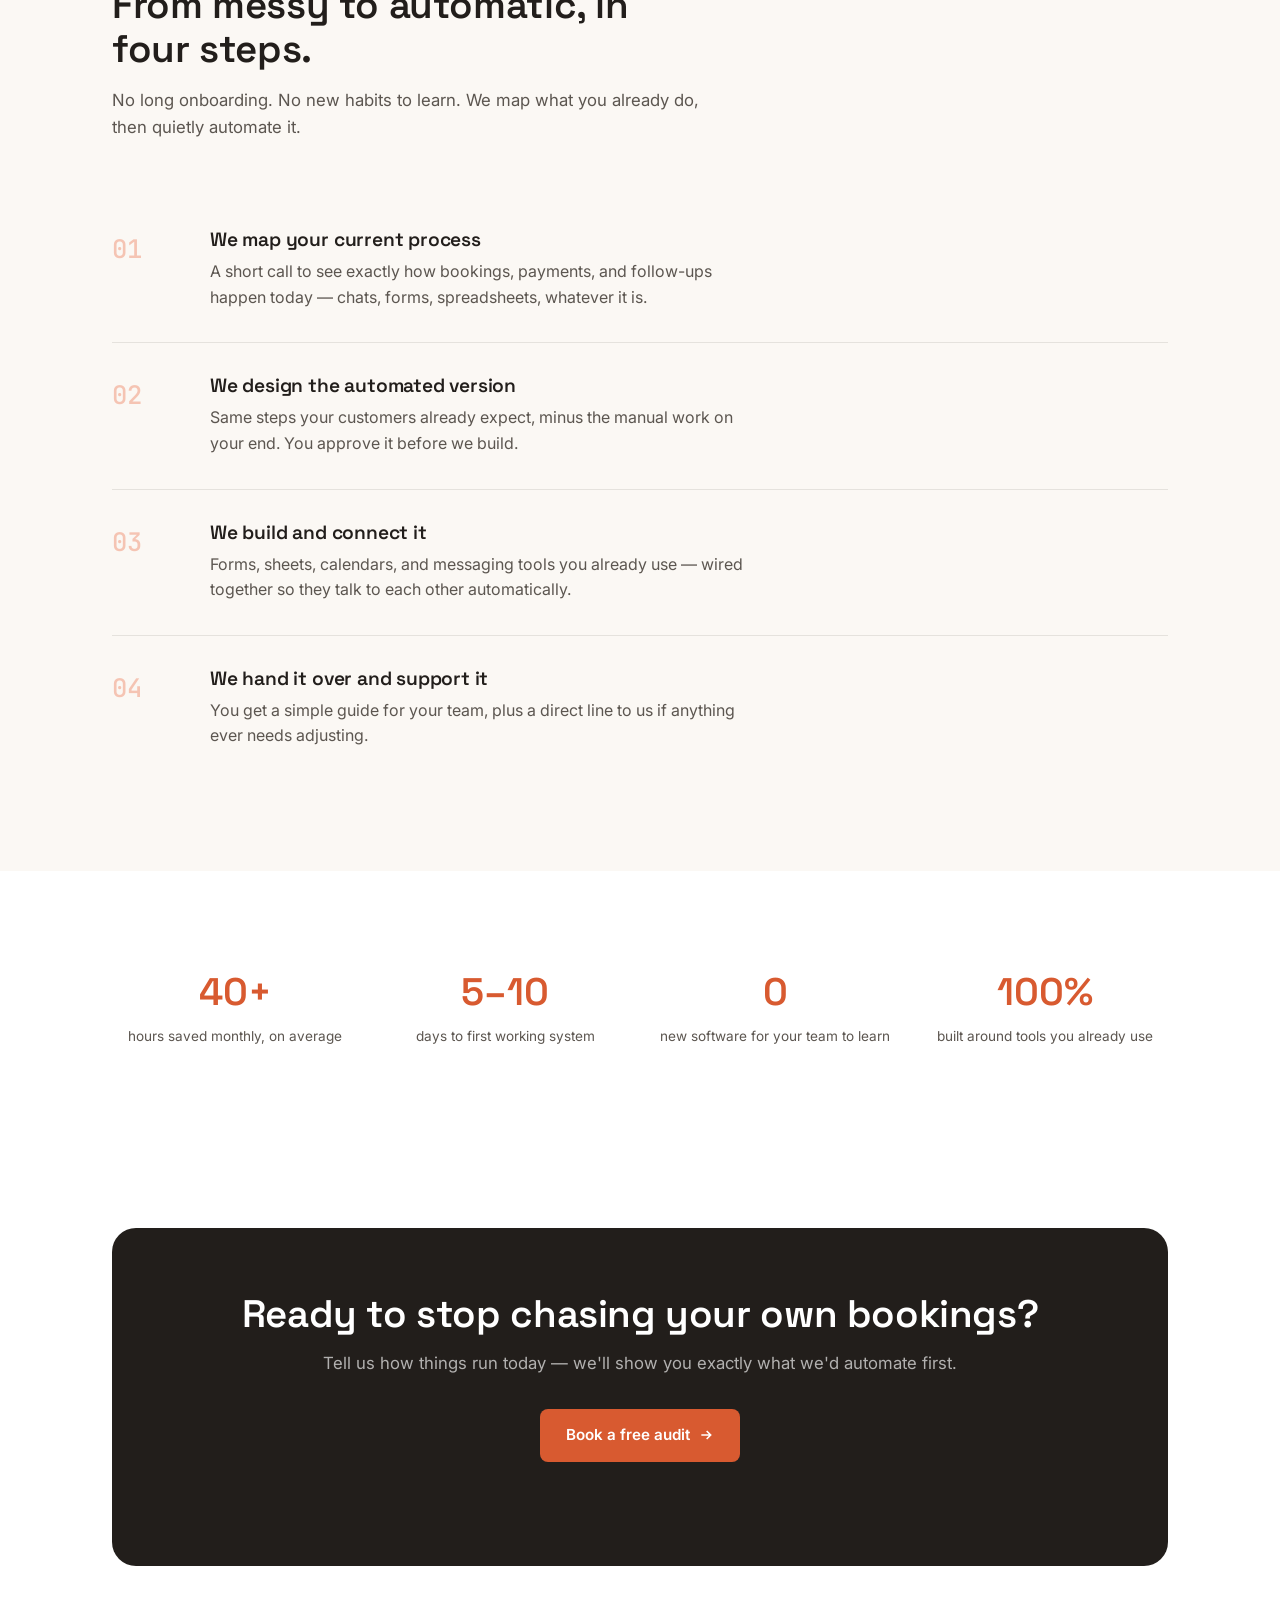
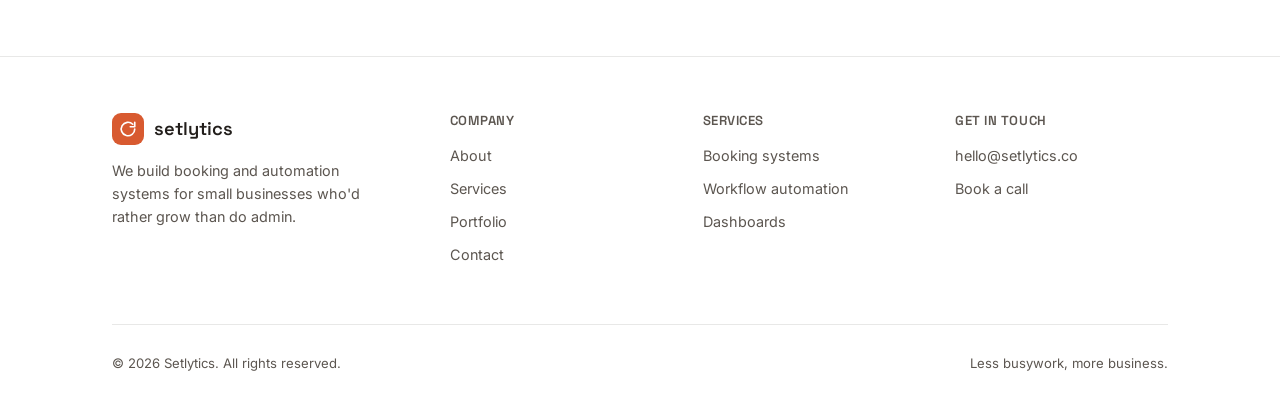
==== commit c3930257: "Add portfolio page and services page reviews section New portfolio.html (and th/portfolio.html) show" ====
--- a/index.html
+++ b/index.html
@@ -19,6 +19,7 @@
     <div class="nav-links">
       <a href="index.html" class="active">Home</a>
       <a href="services.html">Services</a>
+      <a href="portfolio.html">Portfolio</a>
       <a href="about.html">About</a>
       <a href="contact.html">Contact</a>
     </div>
@@ -222,6 +223,7 @@
         <h4>Company</h4>
         <a href="about.html">About</a>
         <a href="services.html">Services</a>
+        <a href="portfolio.html">Portfolio</a>
         <a href="contact.html">Contact</a>
       </div>
       <div class="footer-col">
--- a/styles.css
+++ b/styles.css
@@ -720,6 +720,81 @@
 
 .pricing-note h3 { font-size: 1.05rem; margin-bottom: 8px; color: var(--coral-dark); }
 .pricing-note p { font-size: 0.9rem; color: var(--ink); }
+
+/* ---------- PORTFOLIO PAGE ---------- */
+.portfolio-grid {
+  display: grid;
+  grid-template-columns: repeat(3, 1fr);
+  gap: 24px;
+}
+
+.portfolio-card {
+  background: white;
+  border: 1px solid var(--line);
+  border-radius: var(--radius);
+  overflow: hidden;
+  transition: transform 0.18s ease, box-shadow 0.18s ease, border-color 0.18s ease;
+}
+
+.portfolio-card:hover {
+  transform: translateY(-3px);
+  border-color: var(--line-strong);
+  box-shadow: 0 12px 28px rgba(34,30,27,0.06);
+}
+
+.portfolio-img {
+  aspect-ratio: 4 / 3;
+  background: var(--paper-warm);
+  border-bottom: 1px dashed var(--line-strong);
+  display: flex;
+  align-items: center;
+  justify-content: center;
+}
+
+.portfolio-img svg { width: 32px; height: 32px; stroke: var(--line-strong); }
+
+.portfolio-body { padding: 22px; }
+.portfolio-body .tag { margin-bottom: 12px; }
+.portfolio-body h3 { font-size: 1.05rem; margin-bottom: 6px; }
+.portfolio-body p { color: var(--ink-soft); font-size: 0.9rem; }
+
+/* ---------- REVIEWS ---------- */
+.review-card {
+  background: white;
+  border: 1px solid var(--line);
+  border-radius: var(--radius);
+  padding: 28px;
+}
+
+.review-quote {
+  color: var(--ink);
+  font-size: 0.98rem;
+  margin-bottom: 20px;
+}
+
+.review-author {
+  display: flex;
+  align-items: center;
+  gap: 12px;
+}
+
+.review-avatar {
+  width: 40px;
+  height: 40px;
+  border-radius: 50%;
+  background: var(--coral-tint);
+  color: var(--coral-dark);
+  display: flex;
+  align-items: center;
+  justify-content: center;
+  font-family: 'Space Grotesk', sans-serif;
+  font-weight: 600;
+  font-size: 0.9rem;
+  flex-shrink: 0;
+}
+
+.review-author .name { font-size: 0.9rem; font-weight: 600; }
+.review-author .business { font-size: 0.82rem; color: var(--ink-soft); }
 
 /* ---------- RESPONSIVE ---------- */
 @media (max-width: 860px) {
@@ -736,4 +811,5 @@
   .service-block { grid-template-columns: 1fr; gap: 28px; }
   .cta-band { padding: 40px 24px; }
   .wrap { padding: 0 20px; }
-}
+  .portfolio-grid { grid-template-columns: 1fr; }
+}
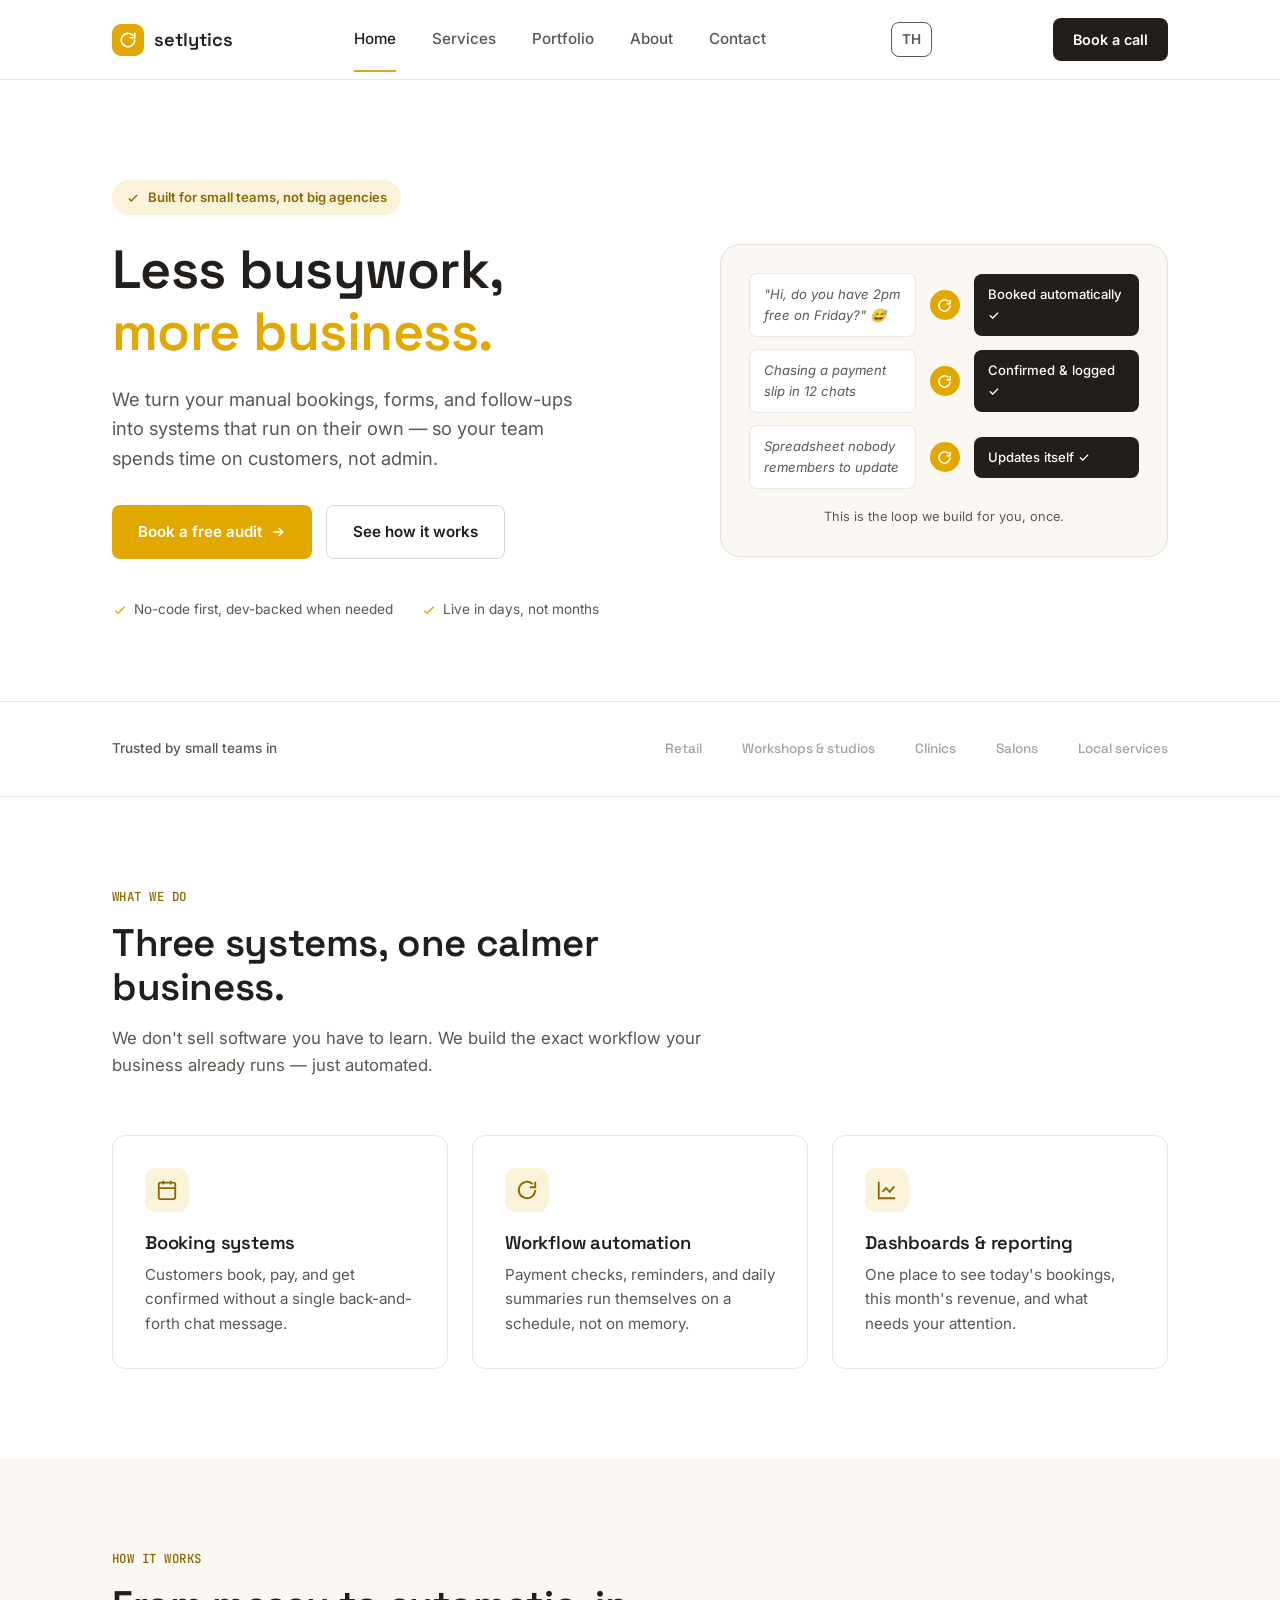
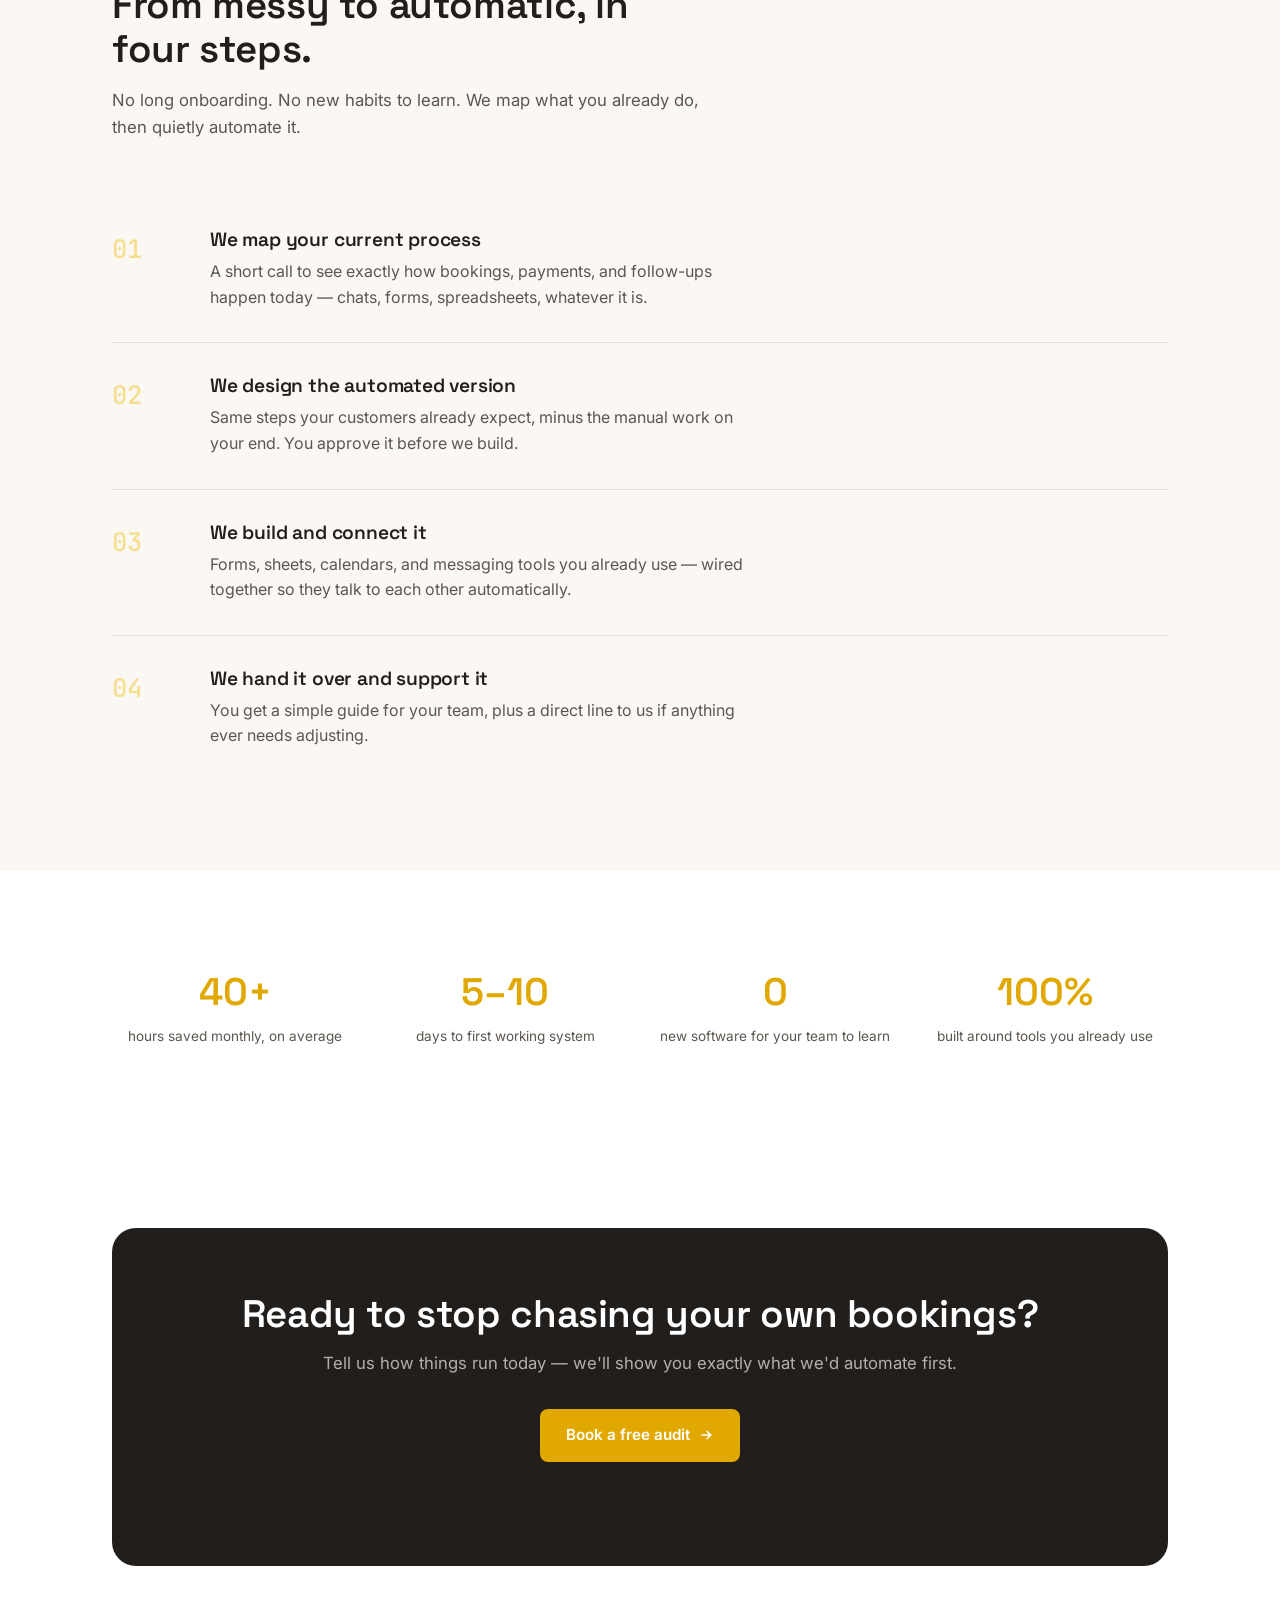
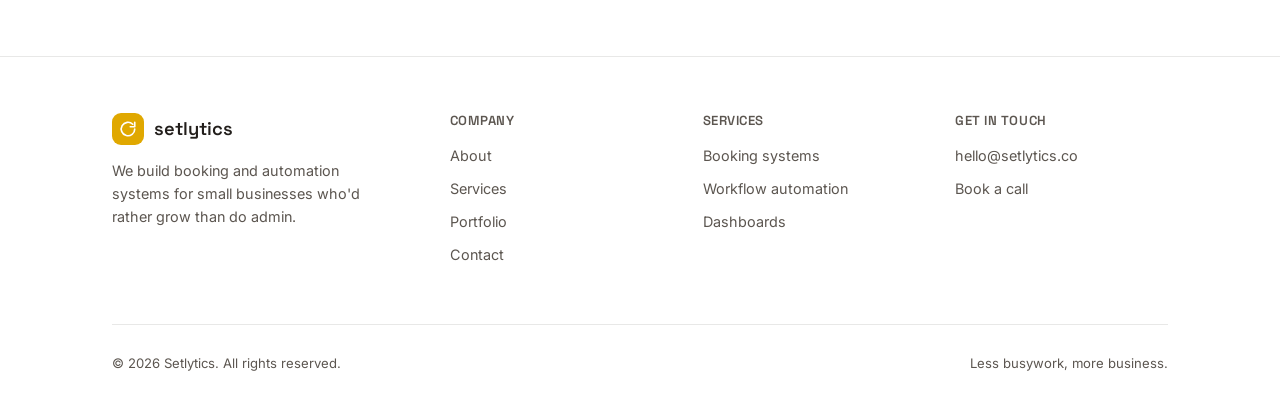
==== commit 4c5a1a48: "Rename coral color variables to primary, add design.md Document color palette and font usage in desi" ====
--- a/index.html
+++ b/index.html
@@ -198,7 +198,7 @@
       <h2>Ready to stop chasing your own bookings?</h2>
       <p>Tell us how things run today — we'll show you exactly what we'd automate first.</p>
       <div class="hero-actions">
-        <a href="contact.html" class="btn btn-primary" style="background: var(--coral);">
+        <a href="contact.html" class="btn btn-primary" style="background: var(--primary);">
           Book a free audit
           <svg width="16" height="16" viewBox="0 0 24 24" fill="none" stroke="white" stroke-width="2.4"><path d="M5 12h14M13 6l6 6-6 6"/></svg>
         </a>
--- a/styles.css
+++ b/styles.css
@@ -1,10 +1,10 @@
 @import url('https://fonts.googleapis.com/css2?family=Space+Grotesk:wght@500;600;700&family=Inter:wght@400;500;600&family=JetBrains+Mono:wght@500&display=swap');
 
 :root {
-  --coral: #D85A30;
-  --coral-dark: #993C1D;
-  --coral-tint: #FAECE7;
-  --coral-tint-2: #F5C4B3;
+  --primary: #E0A800;
+  --primary-dark: #8A6800;
+  --primary-tint: #FBF3D9;
+  --primary-tint-2: #F5DE8E;
   --ink: #221E1B;
   --ink-soft: #5C5650;
   --paper: #FFFFFF;
@@ -44,7 +44,7 @@
   font-size: 0.78rem;
   letter-spacing: 0.04em;
   text-transform: uppercase;
-  color: var(--coral-dark);
+  color: var(--primary-dark);
   font-weight: 500;
 }
 
@@ -86,7 +86,7 @@
   width: 32px;
   height: 32px;
   border-radius: 9px;
-  background: var(--coral);
+  background: var(--primary);
   display: flex;
   align-items: center;
   justify-content: center;
@@ -117,7 +117,7 @@
   left: 0;
   right: 0;
   height: 2px;
-  background: var(--coral);
+  background: var(--primary);
 }
 
 .nav-cta {
@@ -130,7 +130,7 @@
   transition: background 0.15s ease;
 }
 
-.nav-cta:hover { background: var(--coral); }
+.nav-cta:hover { background: var(--primary); }
 
 .lang-switch {
   color: var(--ink-soft);
@@ -161,12 +161,12 @@
 }
 
 .btn-primary {
-  background: var(--coral);
+  background: var(--primary);
   color: white;
 }
 
 .btn-primary:hover {
-  background: var(--coral-dark);
+  background: var(--primary-dark);
   transform: translateY(-1px);
 }
 
@@ -199,8 +199,8 @@
   display: inline-flex;
   align-items: center;
   gap: 8px;
-  background: var(--coral-tint);
-  color: var(--coral-dark);
+  background: var(--primary-tint);
+  color: var(--primary-dark);
   padding: 7px 14px;
   border-radius: 99px;
   font-size: 0.82rem;
@@ -213,7 +213,7 @@
   margin-bottom: 22px;
 }
 
-.hero h1 .accent { color: var(--coral); }
+.hero h1 .accent { color: var(--primary); }
 
 .hero p.lead {
   font-size: 1.15rem;
@@ -236,7 +236,7 @@
 }
 
 .hero-trust div { display: flex; align-items: center; gap: 6px; }
-.hero-trust svg { width: 16px; height: 16px; stroke: var(--coral); }
+.hero-trust svg { width: 16px; height: 16px; stroke: var(--primary); }
 
 /* ---------- TRANSFORM STRIP (signature element) ---------- */
 .transform-strip {
@@ -272,7 +272,7 @@
   width: 30px;
   height: 30px;
   border-radius: 50%;
-  background: var(--coral);
+  background: var(--primary);
   display: flex;
   align-items: center;
   justify-content: center;
@@ -390,14 +390,14 @@
   width: 44px;
   height: 44px;
   border-radius: 11px;
-  background: var(--coral-tint);
+  background: var(--primary-tint);
   display: flex;
   align-items: center;
   justify-content: center;
   margin-bottom: 20px;
 }
 
-.card-icon svg { width: 22px; height: 22px; stroke: var(--coral-dark); }
+.card-icon svg { width: 22px; height: 22px; stroke: var(--primary-dark); }
 
 .card h3 { font-size: 1.15rem; margin-bottom: 10px; }
 .card p { color: var(--ink-soft); font-size: 0.95rem; }
@@ -423,7 +423,7 @@
   font-family: 'JetBrains Mono', monospace;
   font-size: 1.6rem;
   font-weight: 500;
-  color: var(--coral-tint-2);
+  color: var(--primary-tint-2);
 }
 
 .process-item h3 { font-size: 1.2rem; margin-bottom: 8px; }
@@ -441,7 +441,7 @@
   font-family: 'Space Grotesk', sans-serif;
   font-size: 2.4rem;
   font-weight: 600;
-  color: var(--coral);
+  color: var(--primary);
 }
 
 .stat .label {
@@ -500,7 +500,7 @@
   transition: color 0.15s ease;
 }
 
-.footer-col a:hover { color: var(--coral); }
+.footer-col a:hover { color: var(--primary); }
 
 .footer-bottom {
   display: flex;
@@ -536,7 +536,7 @@
 
 .value-num {
   font-family: 'JetBrains Mono', monospace;
-  color: var(--coral);
+  color: var(--primary);
   font-weight: 500;
   font-size: 0.95rem;
   flex-shrink: 0;
@@ -564,8 +564,8 @@
   width: 64px;
   height: 64px;
   border-radius: 50%;
-  background: var(--coral-tint);
-  color: var(--coral-dark);
+  background: var(--primary-tint);
+  color: var(--primary-dark);
   display: flex;
   align-items: center;
   justify-content: center;
@@ -576,7 +576,7 @@
 }
 
 .team-card h3 { font-size: 1rem; margin-bottom: 4px; }
-.team-card .role { font-size: 0.85rem; color: var(--coral-dark); font-weight: 500; margin-bottom: 10px; }
+.team-card .role { font-size: 0.85rem; color: var(--primary-dark); font-weight: 500; margin-bottom: 10px; }
 .team-card p.bio { font-size: 0.85rem; color: var(--ink-soft); }
 
 /* ---------- CONTACT PAGE ---------- */
@@ -609,7 +609,7 @@
 
 .form-field input:focus, .form-field select:focus, .form-field textarea:focus {
   outline: none;
-  border-color: var(--coral);
+  border-color: var(--primary);
 }
 
 .form-field textarea { resize: vertical; min-height: 110px; }
@@ -627,14 +627,14 @@
   width: 40px;
   height: 40px;
   border-radius: 10px;
-  background: var(--coral-tint);
+  background: var(--primary-tint);
   display: flex;
   align-items: center;
   justify-content: center;
   flex-shrink: 0;
 }
 
-.contact-icon svg { width: 19px; height: 19px; stroke: var(--coral-dark); }
+.contact-icon svg { width: 19px; height: 19px; stroke: var(--primary-dark); }
 
 .contact-info-item h4 { font-size: 0.95rem; margin-bottom: 4px; }
 .contact-info-item p { font-size: 0.88rem; color: var(--ink-soft); }
@@ -675,7 +675,7 @@
 .feature-list svg {
   width: 16px;
   height: 16px;
-  stroke: var(--coral);
+  stroke: var(--primary);
   flex-shrink: 0;
   margin-top: 3px;
 }
@@ -712,13 +712,13 @@
 .mini-row:last-child { border-bottom: none; }
 
 .pricing-note {
-  background: var(--coral-tint);
+  background: var(--primary-tint);
   border-radius: var(--radius);
   padding: 28px;
   margin-top: 16px;
 }
 
-.pricing-note h3 { font-size: 1.05rem; margin-bottom: 8px; color: var(--coral-dark); }
+.pricing-note h3 { font-size: 1.05rem; margin-bottom: 8px; color: var(--primary-dark); }
 .pricing-note p { font-size: 0.9rem; color: var(--ink); }
 
 /* ---------- PORTFOLIO PAGE ---------- */
@@ -782,8 +782,8 @@
   width: 40px;
   height: 40px;
   border-radius: 50%;
-  background: var(--coral-tint);
-  color: var(--coral-dark);
+  background: var(--primary-tint);
+  color: var(--primary-dark);
   display: flex;
   align-items: center;
   justify-content: center;
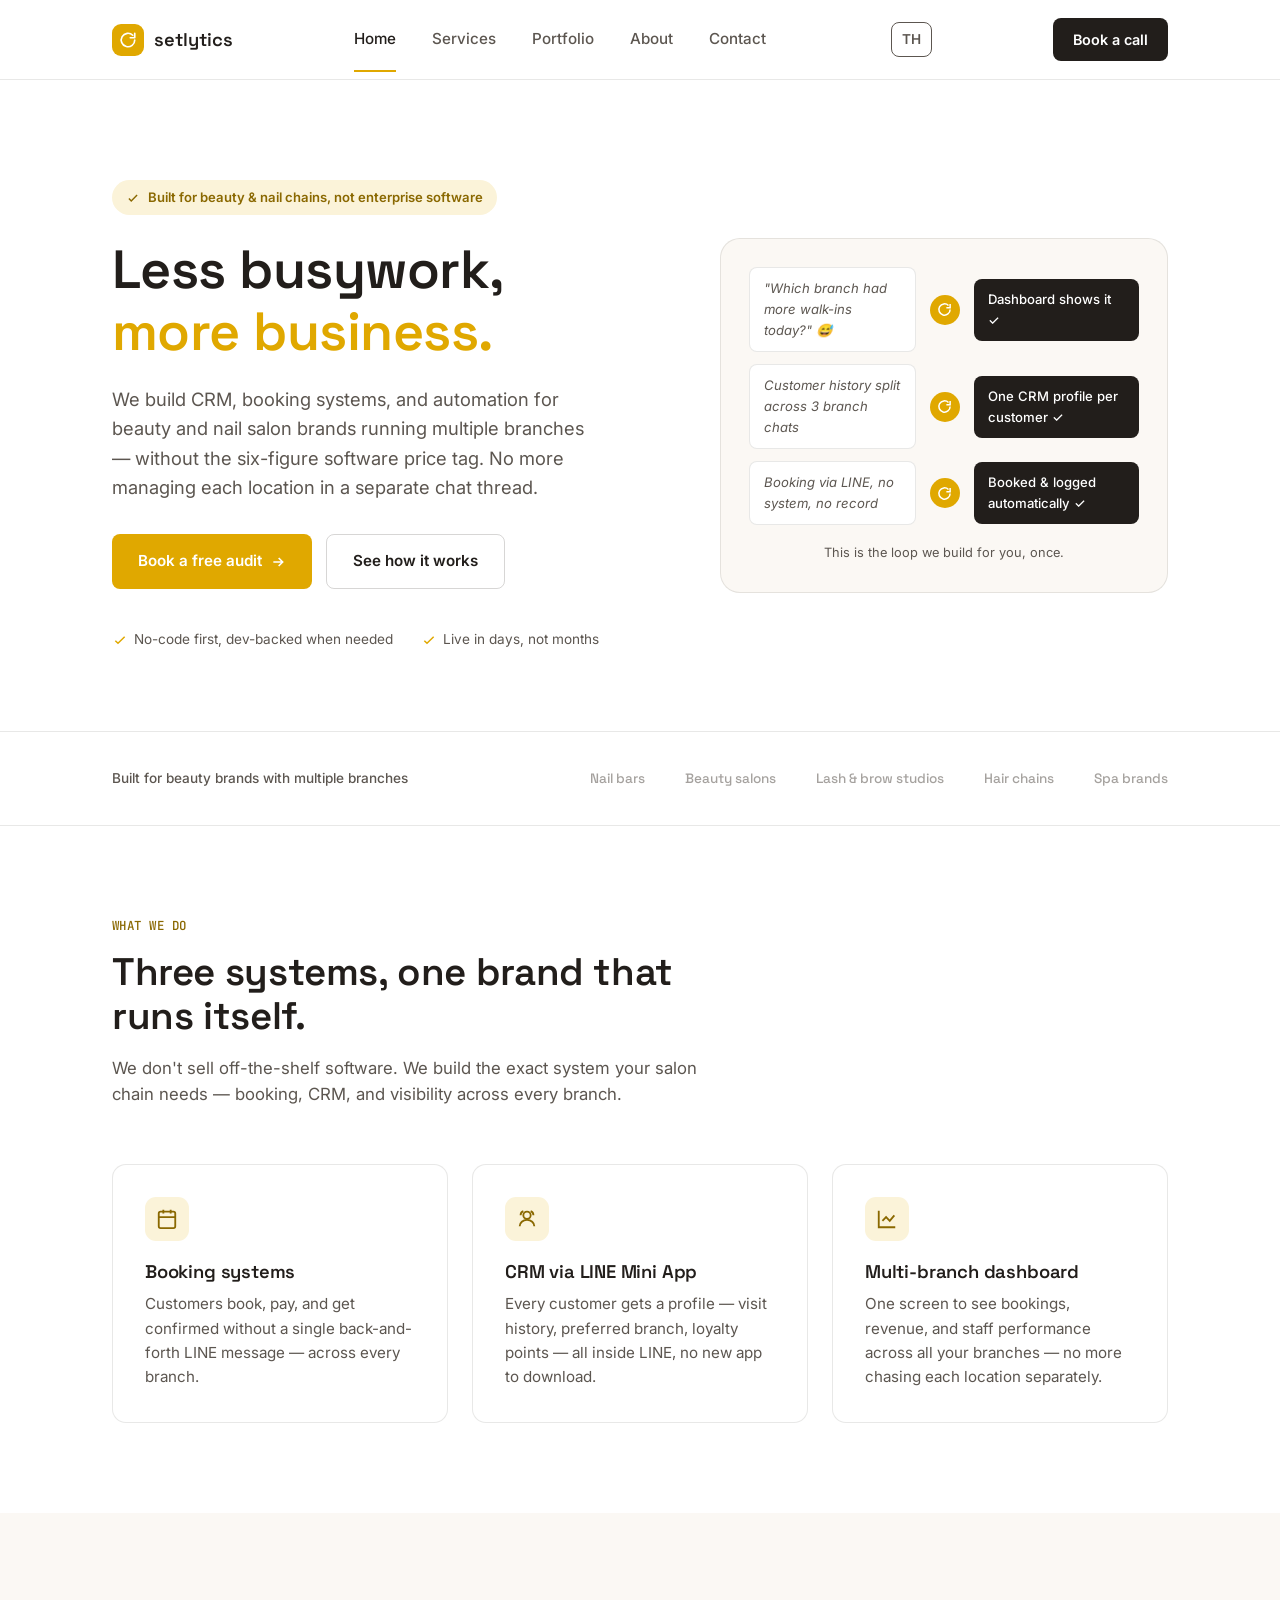
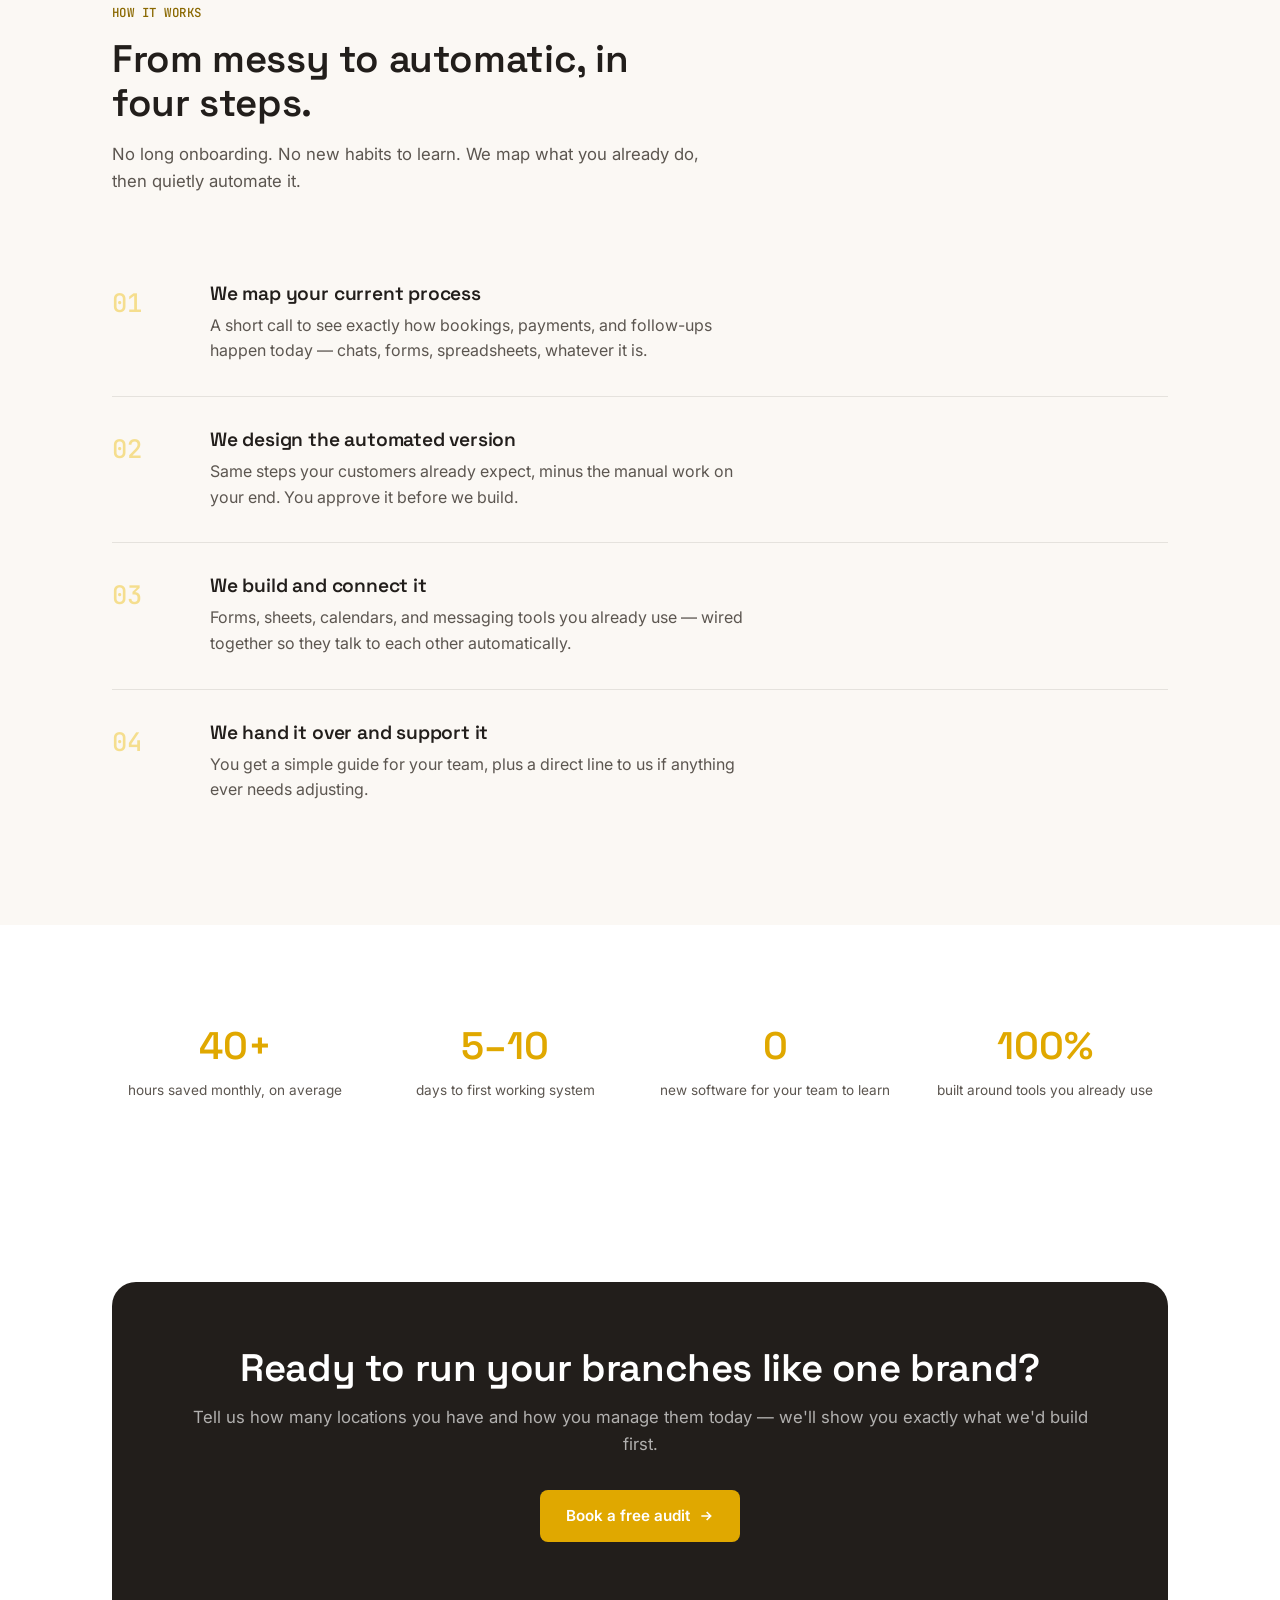
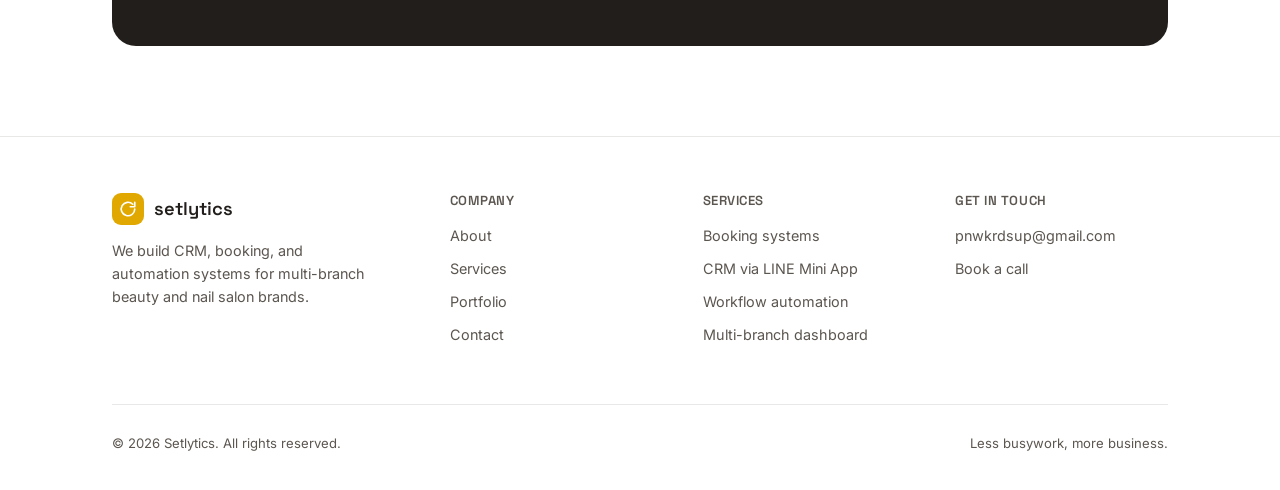
==== commit bc71b954: "Retarget to multi-branch beauty & nail salon chains, add CRM via LINE Mini App service" ====
--- a/index.html
+++ b/index.html
@@ -33,10 +33,10 @@
     <div>
       <span class="eyebrow">
         <svg width="14" height="14" viewBox="0 0 24 24" fill="none" stroke="currentColor" stroke-width="2.5"><path d="M5 13l4 4L19 7"/></svg>
-        Built for small teams, not big agencies
+        Built for beauty &amp; nail chains, not enterprise software
       </span>
       <h1>Less busywork,<br><span class="accent">more business.</span></h1>
-      <p class="lead">We turn your manual bookings, forms, and follow-ups into systems that run on their own — so your team spends time on customers, not admin.</p>
+      <p class="lead">We build CRM, booking systems, and automation for beauty and nail salon brands running multiple branches — without the six-figure software price tag. No more managing each location in a separate chat thread.</p>
       <div class="hero-actions">
         <a href="contact.html" class="btn btn-primary">
           Book a free audit
@@ -58,25 +58,25 @@
 
     <div class="transform-strip">
       <div class="row">
-        <div class="bubble-before">"Hi, do you have 2pm free on Friday?" 😅</div>
+        <div class="bubble-before">"Which branch had more walk-ins today?" 😅</div>
         <div class="loop-divider">
           <svg viewBox="0 0 24 24" fill="none" stroke="white" stroke-width="2.4"><path d="M21 12a9 9 0 1 1-2.64-6.36"/><path d="M21 3v6h-6"/></svg>
         </div>
-        <div class="bubble-after">Booked automatically ✓</div>
+        <div class="bubble-after">Dashboard shows it ✓</div>
       </div>
       <div class="row">
-        <div class="bubble-before">Chasing a payment slip in 12 chats</div>
+        <div class="bubble-before">Customer history split across 3 branch chats</div>
         <div class="loop-divider">
           <svg viewBox="0 0 24 24" fill="none" stroke="white" stroke-width="2.4"><path d="M21 12a9 9 0 1 1-2.64-6.36"/><path d="M21 3v6h-6"/></svg>
         </div>
-        <div class="bubble-after">Confirmed &amp; logged ✓</div>
+        <div class="bubble-after">One CRM profile per customer ✓</div>
       </div>
       <div class="row">
-        <div class="bubble-before">Spreadsheet nobody remembers to update</div>
+        <div class="bubble-before">Booking via LINE, no system, no record</div>
         <div class="loop-divider">
           <svg viewBox="0 0 24 24" fill="none" stroke="white" stroke-width="2.4"><path d="M21 12a9 9 0 1 1-2.64-6.36"/><path d="M21 3v6h-6"/></svg>
         </div>
-        <div class="bubble-after">Updates itself ✓</div>
+        <div class="bubble-after">Booked &amp; logged automatically ✓</div>
       </div>
       <p class="transform-caption">This is the loop we build for you, once.</p>
     </div>
@@ -85,13 +85,13 @@
 
 <div class="logo-strip">
   <div class="wrap">
-    <span>Trusted by small teams in</span>
+    <span>Built for beauty brands with multiple branches</span>
     <div class="logos">
-      <span>Retail</span>
-      <span>Workshops &amp; studios</span>
-      <span>Clinics</span>
-      <span>Salons</span>
-      <span>Local services</span>
+      <span>Nail bars</span>
+      <span>Beauty salons</span>
+      <span>Lash &amp; brow studios</span>
+      <span>Hair chains</span>
+      <span>Spa brands</span>
     </div>
   </div>
 </div>
@@ -100,8 +100,8 @@
   <div class="wrap">
     <div class="section-head">
       <span class="mono">What we do</span>
-      <h2>Three systems, one calmer business.</h2>
-      <p>We don't sell software you have to learn. We build the exact workflow your business already runs — just automated.</p>
+      <h2>Three systems, one brand that runs itself.</h2>
+      <p>We don't sell off-the-shelf software. We build the exact system your salon chain needs — booking, CRM, and visibility across every branch.</p>
     </div>
     <div class="grid-3">
       <div class="card">
@@ -109,21 +109,21 @@
           <svg viewBox="0 0 24 24" fill="none" stroke-width="2"><rect x="3" y="4" width="18" height="18" rx="2"/><path d="M16 2v4M8 2v4M3 10h18"/></svg>
         </div>
         <h3>Booking systems</h3>
-        <p>Customers book, pay, and get confirmed without a single back-and-forth chat message.</p>
+        <p>Customers book, pay, and get confirmed without a single back-and-forth LINE message — across every branch.</p>
       </div>
       <div class="card">
         <div class="card-icon">
-          <svg viewBox="0 0 24 24" fill="none" stroke-width="2"><path d="M21 12a9 9 0 1 1-2.64-6.36"/><path d="M21 3v6h-6"/></svg>
-        </div>
-        <h3>Workflow automation</h3>
-        <p>Payment checks, reminders, and daily summaries run themselves on a schedule, not on memory.</p>
+          <svg viewBox="0 0 24 24" fill="none" stroke-width="2"><circle cx="12" cy="8" r="4"/><path d="M4 20c0-4 3.6-7 8-7s8 3 8 7"/><path d="M16 3.5c1.5.5 3 2 3 4.5"/><path d="M8 3.5C6.5 4 5 5.5 5 8"/></svg>
+        </div>
+        <h3>CRM via LINE Mini App</h3>
+        <p>Every customer gets a profile — visit history, preferred branch, loyalty points — all inside LINE, no new app to download.</p>
       </div>
       <div class="card">
         <div class="card-icon">
           <svg viewBox="0 0 24 24" fill="none" stroke-width="2"><path d="M3 3v18h18"/><path d="M7 14l4-4 4 4 5-6"/></svg>
         </div>
-        <h3>Dashboards &amp; reporting</h3>
-        <p>One place to see today's bookings, this month's revenue, and what needs your attention.</p>
+        <h3>Multi-branch dashboard</h3>
+        <p>One screen to see bookings, revenue, and staff performance across all your branches — no more chasing each location separately.</p>
       </div>
     </div>
   </div>
@@ -195,8 +195,8 @@
 <section>
   <div class="wrap">
     <div class="cta-band">
-      <h2>Ready to stop chasing your own bookings?</h2>
-      <p>Tell us how things run today — we'll show you exactly what we'd automate first.</p>
+      <h2>Ready to run your branches like one brand?</h2>
+      <p>Tell us how many locations you have and how you manage them today — we'll show you exactly what we'd build first.</p>
       <div class="hero-actions">
         <a href="contact.html" class="btn btn-primary" style="background: var(--primary);">
           Book a free audit
@@ -217,7 +217,7 @@
           </span>
           setlytics
         </a>
-        <p>We build booking and automation systems for small businesses who'd rather grow than do admin.</p>
+        <p>We build CRM, booking, and automation systems for multi-branch beauty and nail salon brands.</p>
       </div>
       <div class="footer-col">
         <h4>Company</h4>
@@ -229,12 +229,13 @@
       <div class="footer-col">
         <h4>Services</h4>
         <a href="services.html">Booking systems</a>
+        <a href="services.html">CRM via LINE Mini App</a>
         <a href="services.html">Workflow automation</a>
-        <a href="services.html">Dashboards</a>
+        <a href="services.html">Multi-branch dashboard</a>
       </div>
       <div class="footer-col">
         <h4>Get in touch</h4>
-        <a href="mailto:hello@setlytics.co">hello@setlytics.co</a>
+        <a href="mailto:pnwkrdsup@gmail.com">pnwkrdsup@gmail.com</a>
         <a href="contact.html">Book a call</a>
       </div>
     </div>
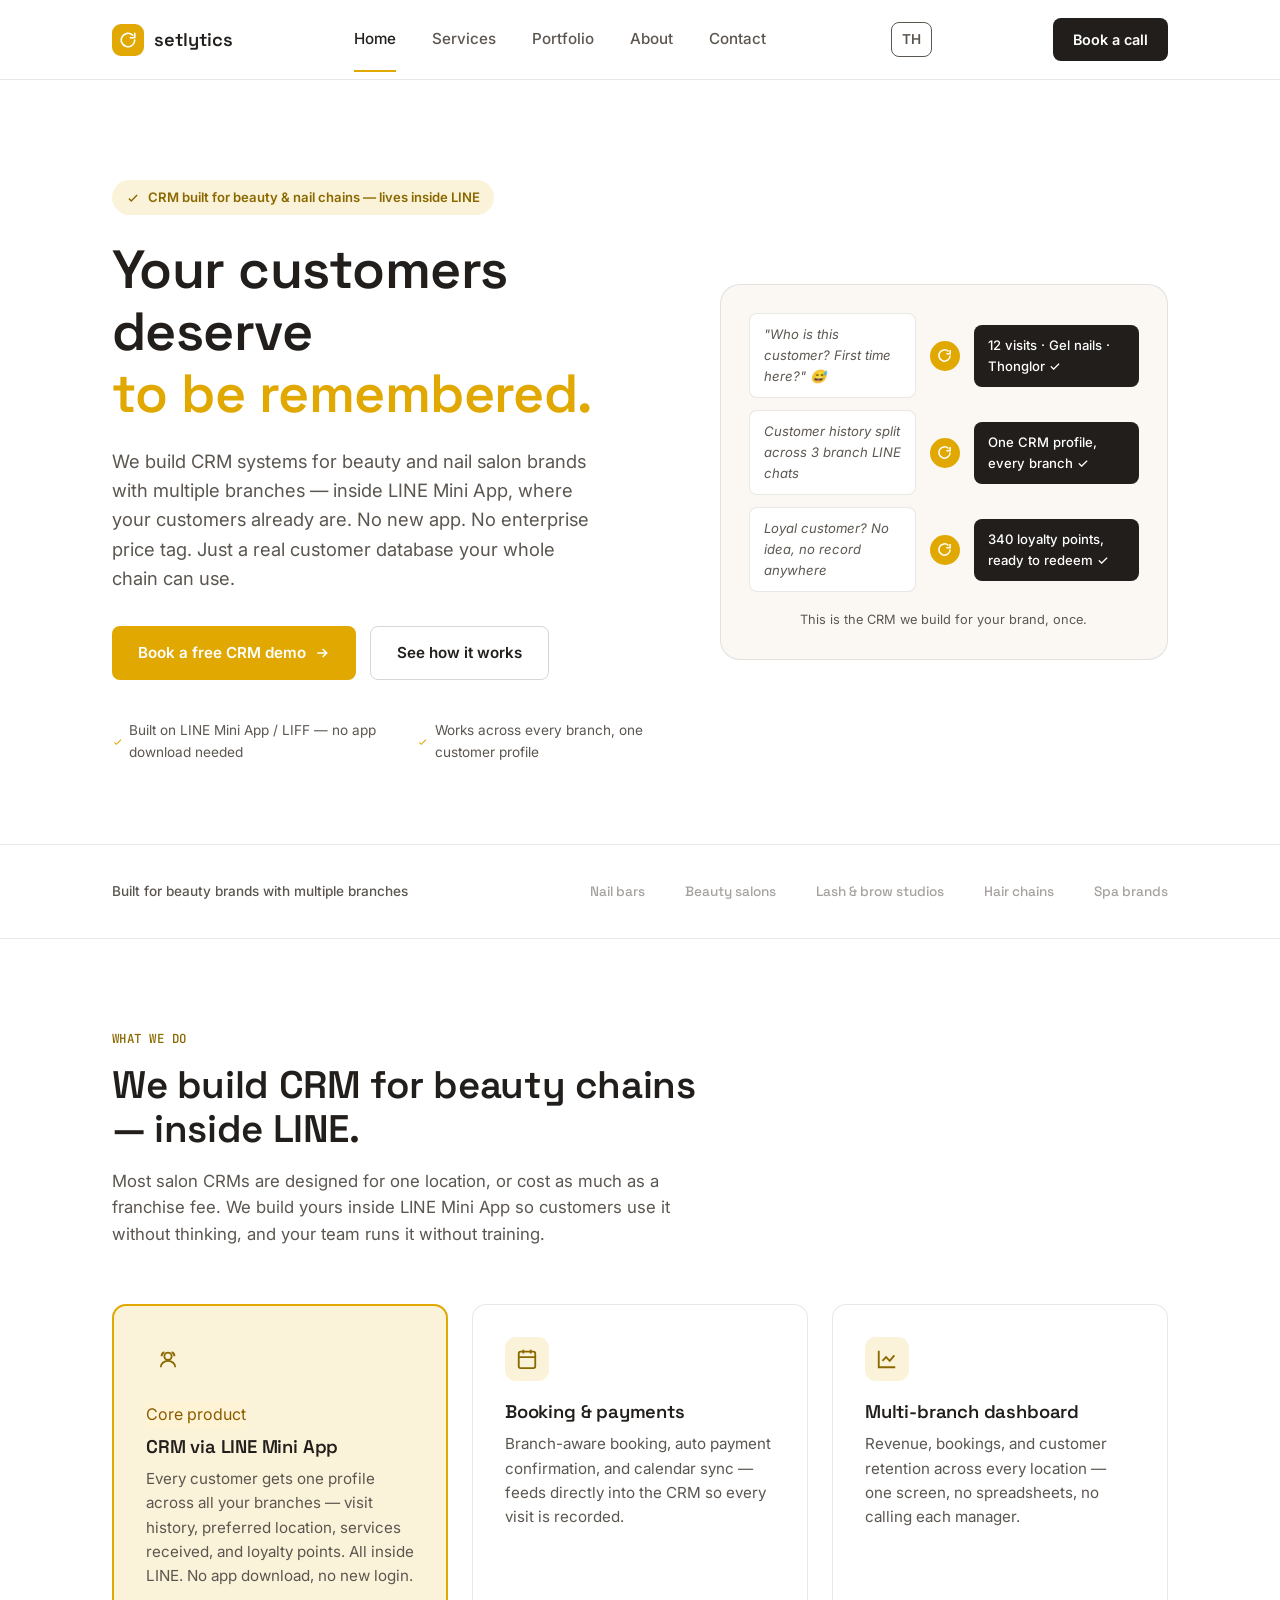
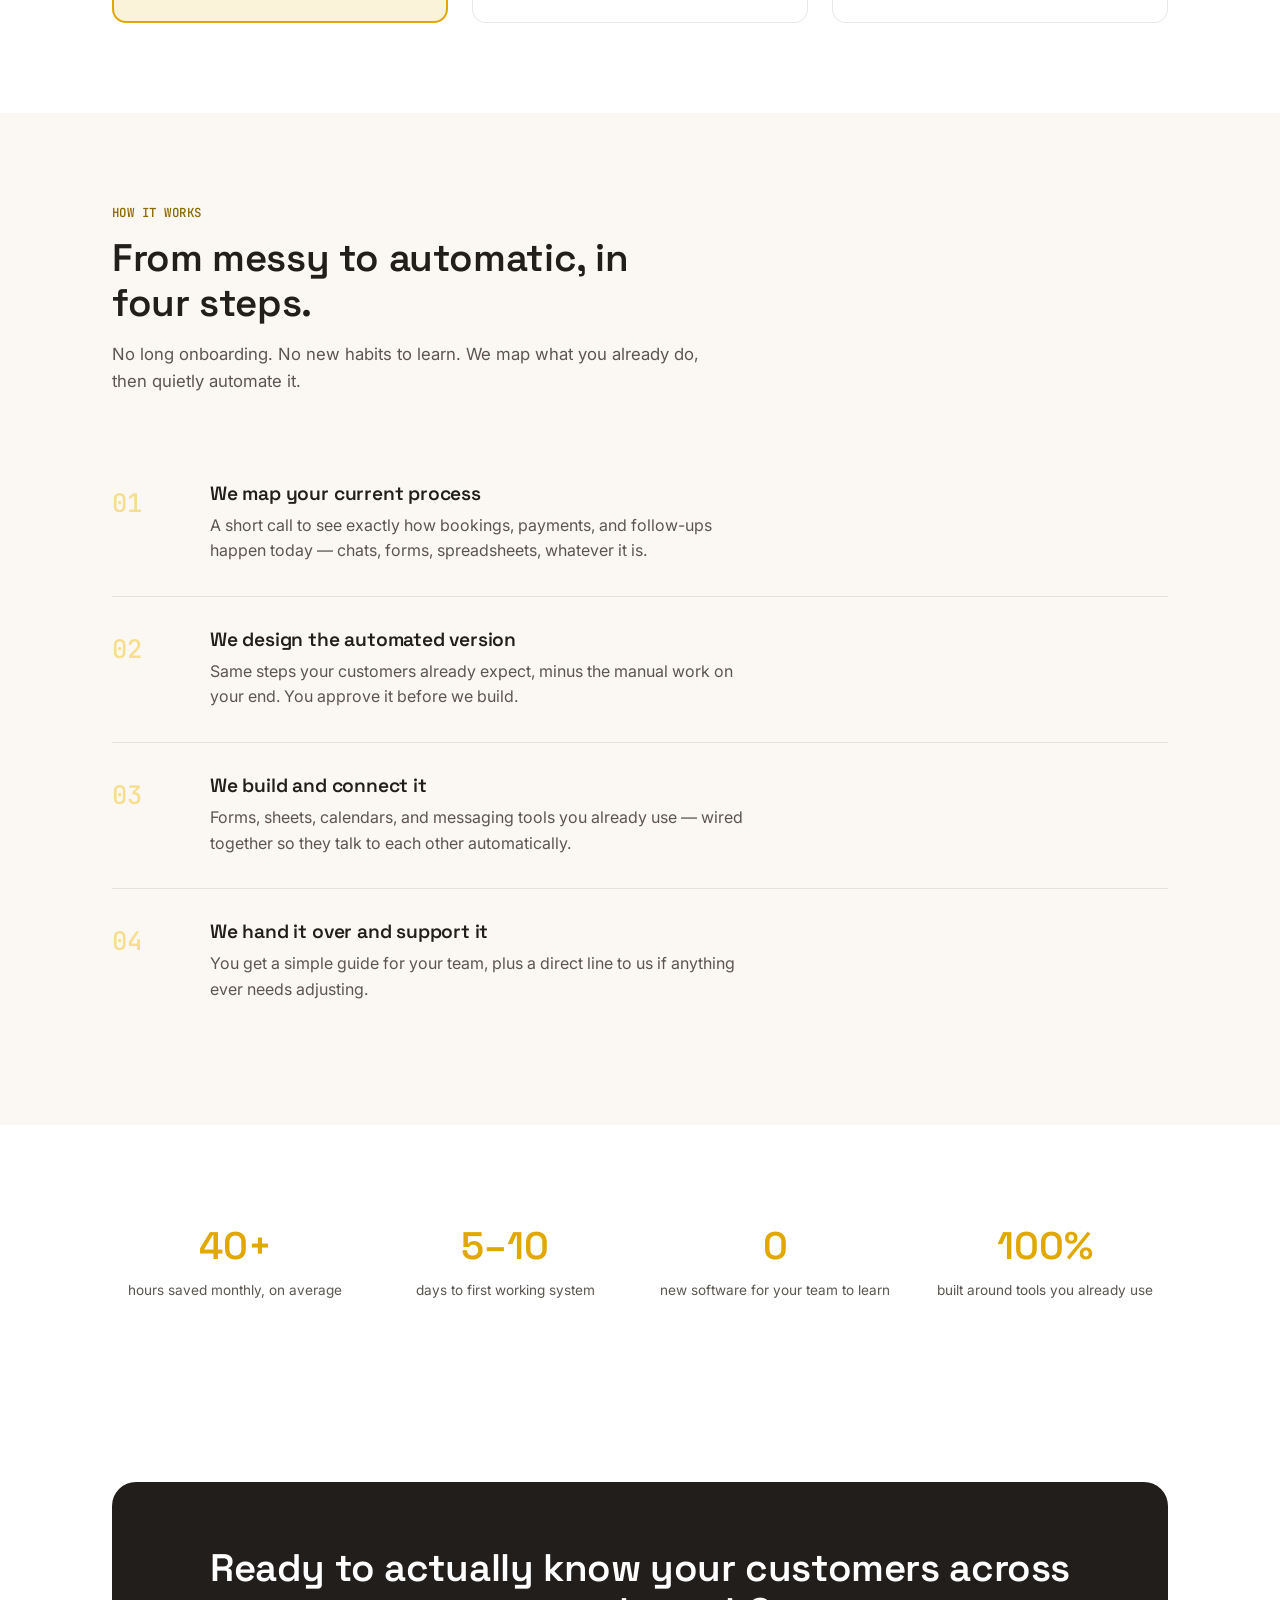
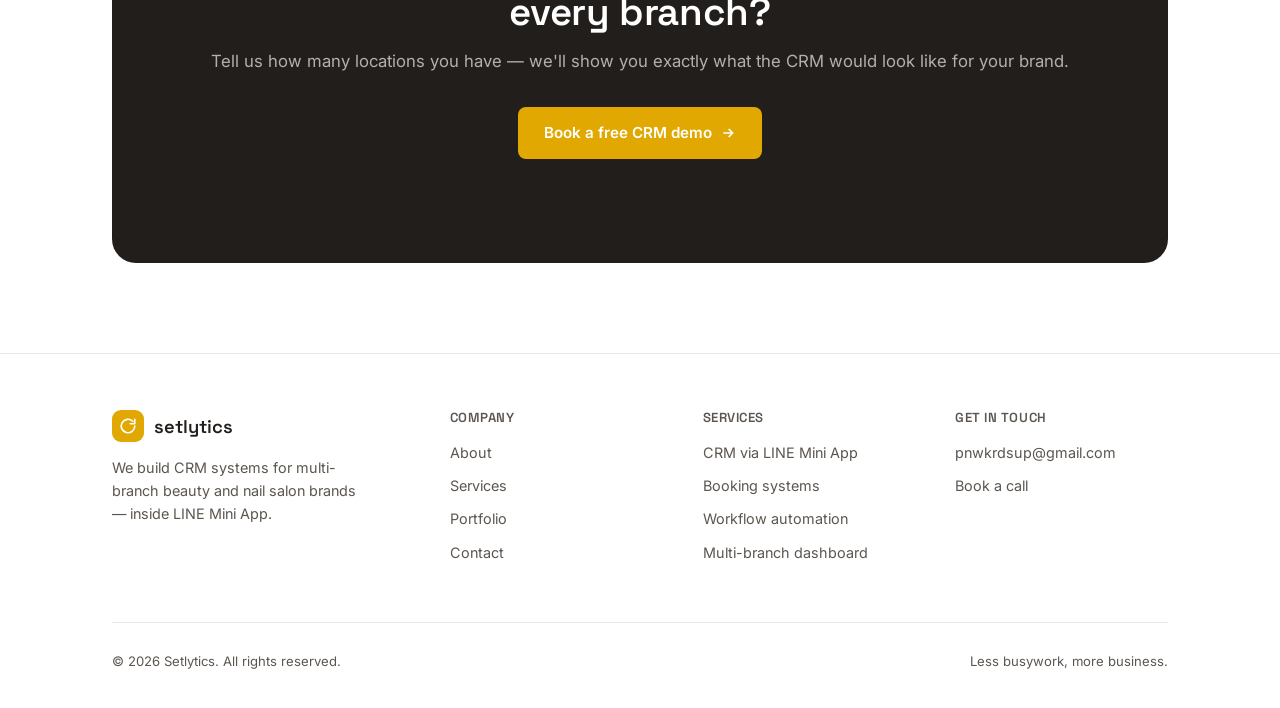
==== commit d4f25d03: "Retarget to multi-branch beauty & nail salon chains, add CRM via LINE Mini App service" ====
--- a/index.html
+++ b/index.html
@@ -3,7 +3,7 @@
 <head>
 <meta charset="UTF-8">
 <meta name="viewport" content="width=device-width, initial-scale=1.0">
-<title>Setlytics — Less busywork, more business</title>
+<title>Setlytics — CRM for beauty & nail chains via LINE</title>
 <link rel="stylesheet" href="styles.css">
 </head>
 <body>
@@ -33,13 +33,13 @@
     <div>
       <span class="eyebrow">
         <svg width="14" height="14" viewBox="0 0 24 24" fill="none" stroke="currentColor" stroke-width="2.5"><path d="M5 13l4 4L19 7"/></svg>
-        Built for beauty &amp; nail chains, not enterprise software
+        CRM built for beauty &amp; nail chains — lives inside LINE
       </span>
-      <h1>Less busywork,<br><span class="accent">more business.</span></h1>
-      <p class="lead">We build CRM, booking systems, and automation for beauty and nail salon brands running multiple branches — without the six-figure software price tag. No more managing each location in a separate chat thread.</p>
+      <h1>Your customers deserve<br><span class="accent">to be remembered.</span></h1>
+      <p class="lead">We build CRM systems for beauty and nail salon brands with multiple branches — inside LINE Mini App, where your customers already are. No new app. No enterprise price tag. Just a real customer database your whole chain can use.</p>
       <div class="hero-actions">
         <a href="contact.html" class="btn btn-primary">
-          Book a free audit
+          Book a free CRM demo
           <svg width="16" height="16" viewBox="0 0 24 24" fill="none" stroke="white" stroke-width="2.4"><path d="M5 12h14M13 6l6 6-6 6"/></svg>
         </a>
         <a href="services.html" class="btn btn-ghost">See how it works</a>
@@ -47,38 +47,38 @@
       <div class="hero-trust">
         <div>
           <svg viewBox="0 0 24 24" fill="none" stroke-width="2.2"><path d="M5 13l4 4L19 7"/></svg>
-          No-code first, dev-backed when needed
+          Built on LINE Mini App / LIFF — no app download needed
         </div>
         <div>
           <svg viewBox="0 0 24 24" fill="none" stroke-width="2.2"><path d="M5 13l4 4L19 7"/></svg>
-          Live in days, not months
+          Works across every branch, one customer profile
         </div>
       </div>
     </div>
 
     <div class="transform-strip">
       <div class="row">
-        <div class="bubble-before">"Which branch had more walk-ins today?" 😅</div>
+        <div class="bubble-before">"Who is this customer? First time here?" 😅</div>
         <div class="loop-divider">
           <svg viewBox="0 0 24 24" fill="none" stroke="white" stroke-width="2.4"><path d="M21 12a9 9 0 1 1-2.64-6.36"/><path d="M21 3v6h-6"/></svg>
         </div>
-        <div class="bubble-after">Dashboard shows it ✓</div>
+        <div class="bubble-after">12 visits · Gel nails · Thonglor ✓</div>
       </div>
       <div class="row">
-        <div class="bubble-before">Customer history split across 3 branch chats</div>
+        <div class="bubble-before">Customer history split across 3 branch LINE chats</div>
         <div class="loop-divider">
           <svg viewBox="0 0 24 24" fill="none" stroke="white" stroke-width="2.4"><path d="M21 12a9 9 0 1 1-2.64-6.36"/><path d="M21 3v6h-6"/></svg>
         </div>
-        <div class="bubble-after">One CRM profile per customer ✓</div>
+        <div class="bubble-after">One CRM profile, every branch ✓</div>
       </div>
       <div class="row">
-        <div class="bubble-before">Booking via LINE, no system, no record</div>
+        <div class="bubble-before">Loyal customer? No idea, no record anywhere</div>
         <div class="loop-divider">
           <svg viewBox="0 0 24 24" fill="none" stroke="white" stroke-width="2.4"><path d="M21 12a9 9 0 1 1-2.64-6.36"/><path d="M21 3v6h-6"/></svg>
         </div>
-        <div class="bubble-after">Booked &amp; logged automatically ✓</div>
-      </div>
-      <p class="transform-caption">This is the loop we build for you, once.</p>
+        <div class="bubble-after">340 loyalty points, ready to redeem ✓</div>
+      </div>
+      <p class="transform-caption">This is the CRM we build for your brand, once.</p>
     </div>
   </div>
 </section>
@@ -100,30 +100,31 @@
   <div class="wrap">
     <div class="section-head">
       <span class="mono">What we do</span>
-      <h2>Three systems, one brand that runs itself.</h2>
-      <p>We don't sell off-the-shelf software. We build the exact system your salon chain needs — booking, CRM, and visibility across every branch.</p>
+      <h2>We build CRM for beauty chains — inside LINE.</h2>
+      <p>Most salon CRMs are designed for one location, or cost as much as a franchise fee. We build yours inside LINE Mini App so customers use it without thinking, and your team runs it without training.</p>
     </div>
     <div class="grid-3">
+      <div class="card" style="border: 2px solid var(--primary); background: var(--primary-tint);">
+        <div class="card-icon">
+          <svg viewBox="0 0 24 24" fill="none" stroke-width="2"><circle cx="12" cy="8" r="4"/><path d="M4 20c0-4 3.6-7 8-7s8 3 8 7"/><path d="M16 3.5c1.5.5 3 2 3 4.5"/><path d="M8 3.5C6.5 4 5 5.5 5 8"/></svg>
+        </div>
+        <span class="tag tag-yellow" style="display:inline-block; margin-bottom:8px;">Core product</span>
+        <h3>CRM via LINE Mini App</h3>
+        <p>Every customer gets one profile across all your branches — visit history, preferred location, services received, and loyalty points. All inside LINE. No app download, no new login.</p>
+      </div>
       <div class="card">
         <div class="card-icon">
           <svg viewBox="0 0 24 24" fill="none" stroke-width="2"><rect x="3" y="4" width="18" height="18" rx="2"/><path d="M16 2v4M8 2v4M3 10h18"/></svg>
         </div>
-        <h3>Booking systems</h3>
-        <p>Customers book, pay, and get confirmed without a single back-and-forth LINE message — across every branch.</p>
-      </div>
-      <div class="card">
-        <div class="card-icon">
-          <svg viewBox="0 0 24 24" fill="none" stroke-width="2"><circle cx="12" cy="8" r="4"/><path d="M4 20c0-4 3.6-7 8-7s8 3 8 7"/><path d="M16 3.5c1.5.5 3 2 3 4.5"/><path d="M8 3.5C6.5 4 5 5.5 5 8"/></svg>
-        </div>
-        <h3>CRM via LINE Mini App</h3>
-        <p>Every customer gets a profile — visit history, preferred branch, loyalty points — all inside LINE, no new app to download.</p>
+        <h3>Booking &amp; payments</h3>
+        <p>Branch-aware booking, auto payment confirmation, and calendar sync — feeds directly into the CRM so every visit is recorded.</p>
       </div>
       <div class="card">
         <div class="card-icon">
           <svg viewBox="0 0 24 24" fill="none" stroke-width="2"><path d="M3 3v18h18"/><path d="M7 14l4-4 4 4 5-6"/></svg>
         </div>
         <h3>Multi-branch dashboard</h3>
-        <p>One screen to see bookings, revenue, and staff performance across all your branches — no more chasing each location separately.</p>
+        <p>Revenue, bookings, and customer retention across every location — one screen, no spreadsheets, no calling each manager.</p>
       </div>
     </div>
   </div>
@@ -195,11 +196,11 @@
 <section>
   <div class="wrap">
     <div class="cta-band">
-      <h2>Ready to run your branches like one brand?</h2>
-      <p>Tell us how many locations you have and how you manage them today — we'll show you exactly what we'd build first.</p>
+      <h2>Ready to actually know your customers across every branch?</h2>
+      <p>Tell us how many locations you have — we'll show you exactly what the CRM would look like for your brand.</p>
       <div class="hero-actions">
         <a href="contact.html" class="btn btn-primary" style="background: var(--primary);">
-          Book a free audit
+          Book a free CRM demo
           <svg width="16" height="16" viewBox="0 0 24 24" fill="none" stroke="white" stroke-width="2.4"><path d="M5 12h14M13 6l6 6-6 6"/></svg>
         </a>
       </div>
@@ -217,7 +218,7 @@
           </span>
           setlytics
         </a>
-        <p>We build CRM, booking, and automation systems for multi-branch beauty and nail salon brands.</p>
+        <p>We build CRM systems for multi-branch beauty and nail salon brands — inside LINE Mini App.</p>
       </div>
       <div class="footer-col">
         <h4>Company</h4>
@@ -228,8 +229,8 @@
       </div>
       <div class="footer-col">
         <h4>Services</h4>
+        <a href="services.html">CRM via LINE Mini App</a>
         <a href="services.html">Booking systems</a>
-        <a href="services.html">CRM via LINE Mini App</a>
         <a href="services.html">Workflow automation</a>
         <a href="services.html">Multi-branch dashboard</a>
       </div>
